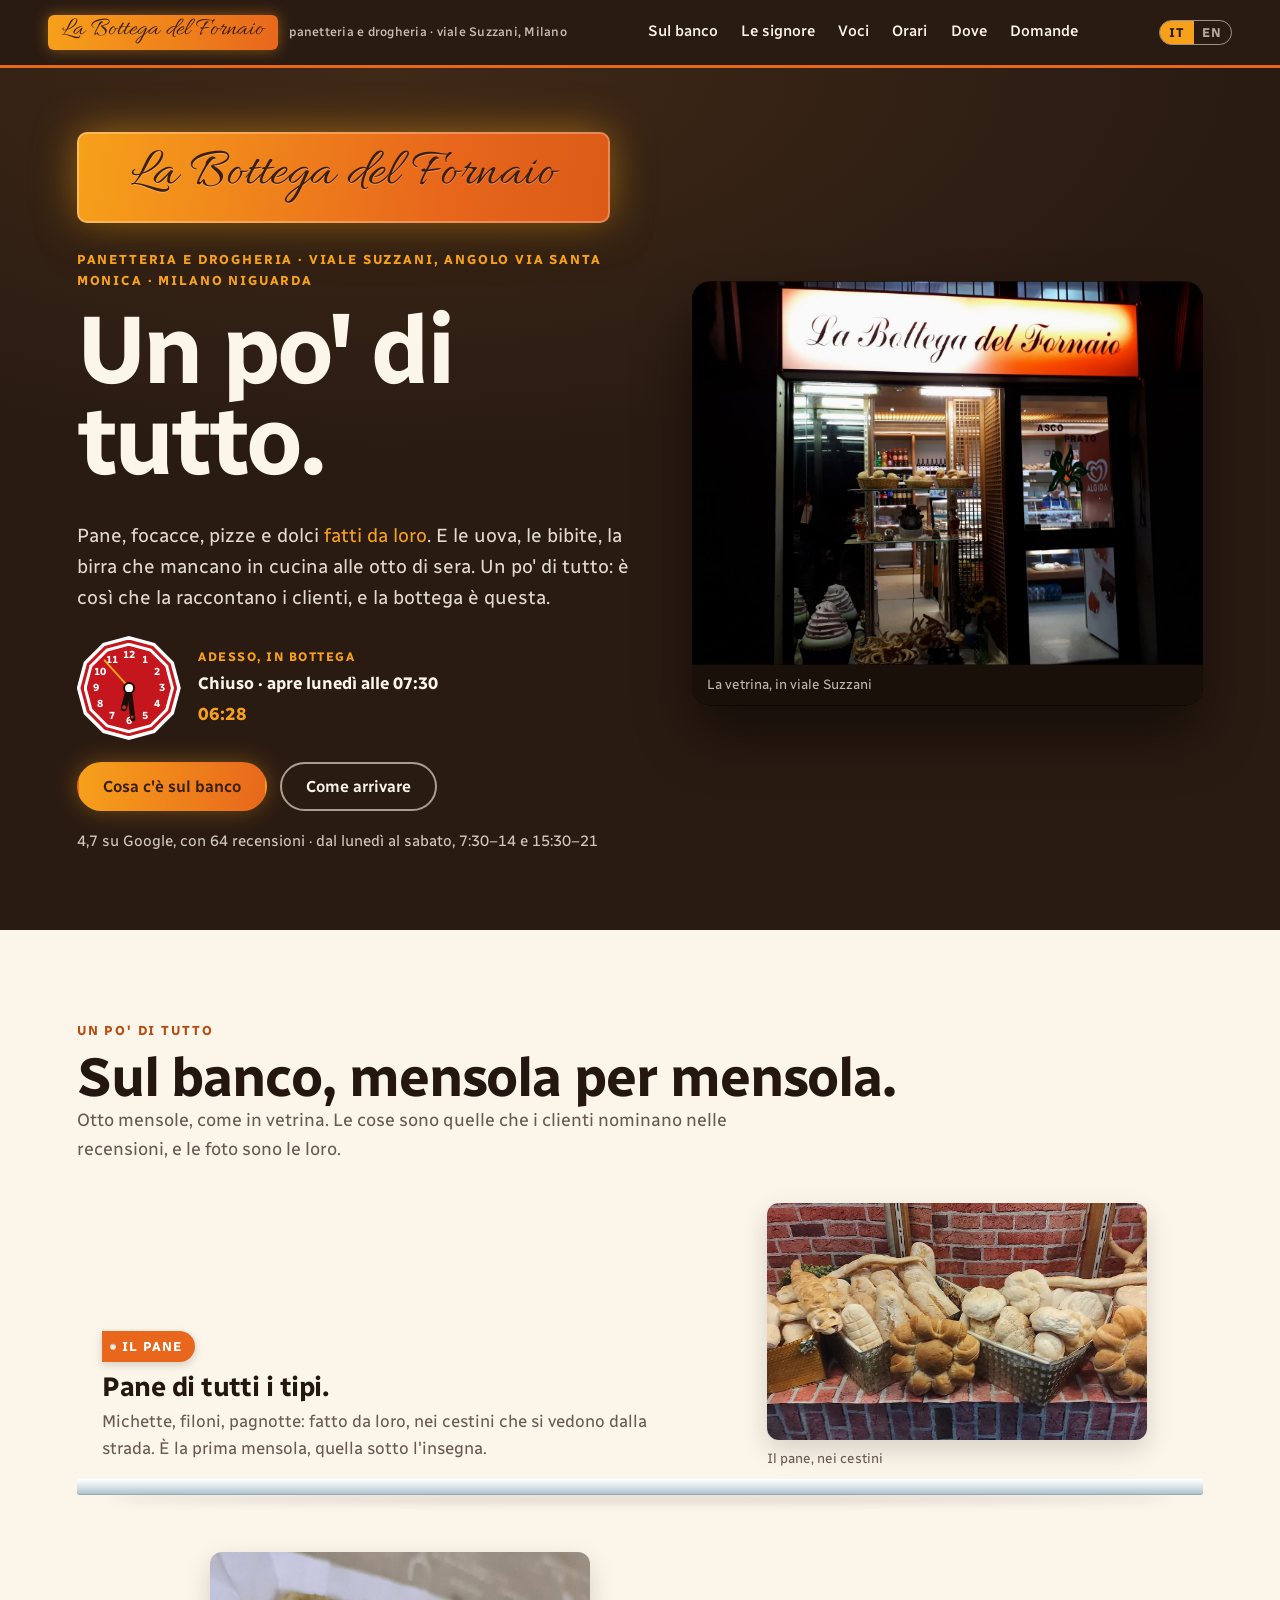
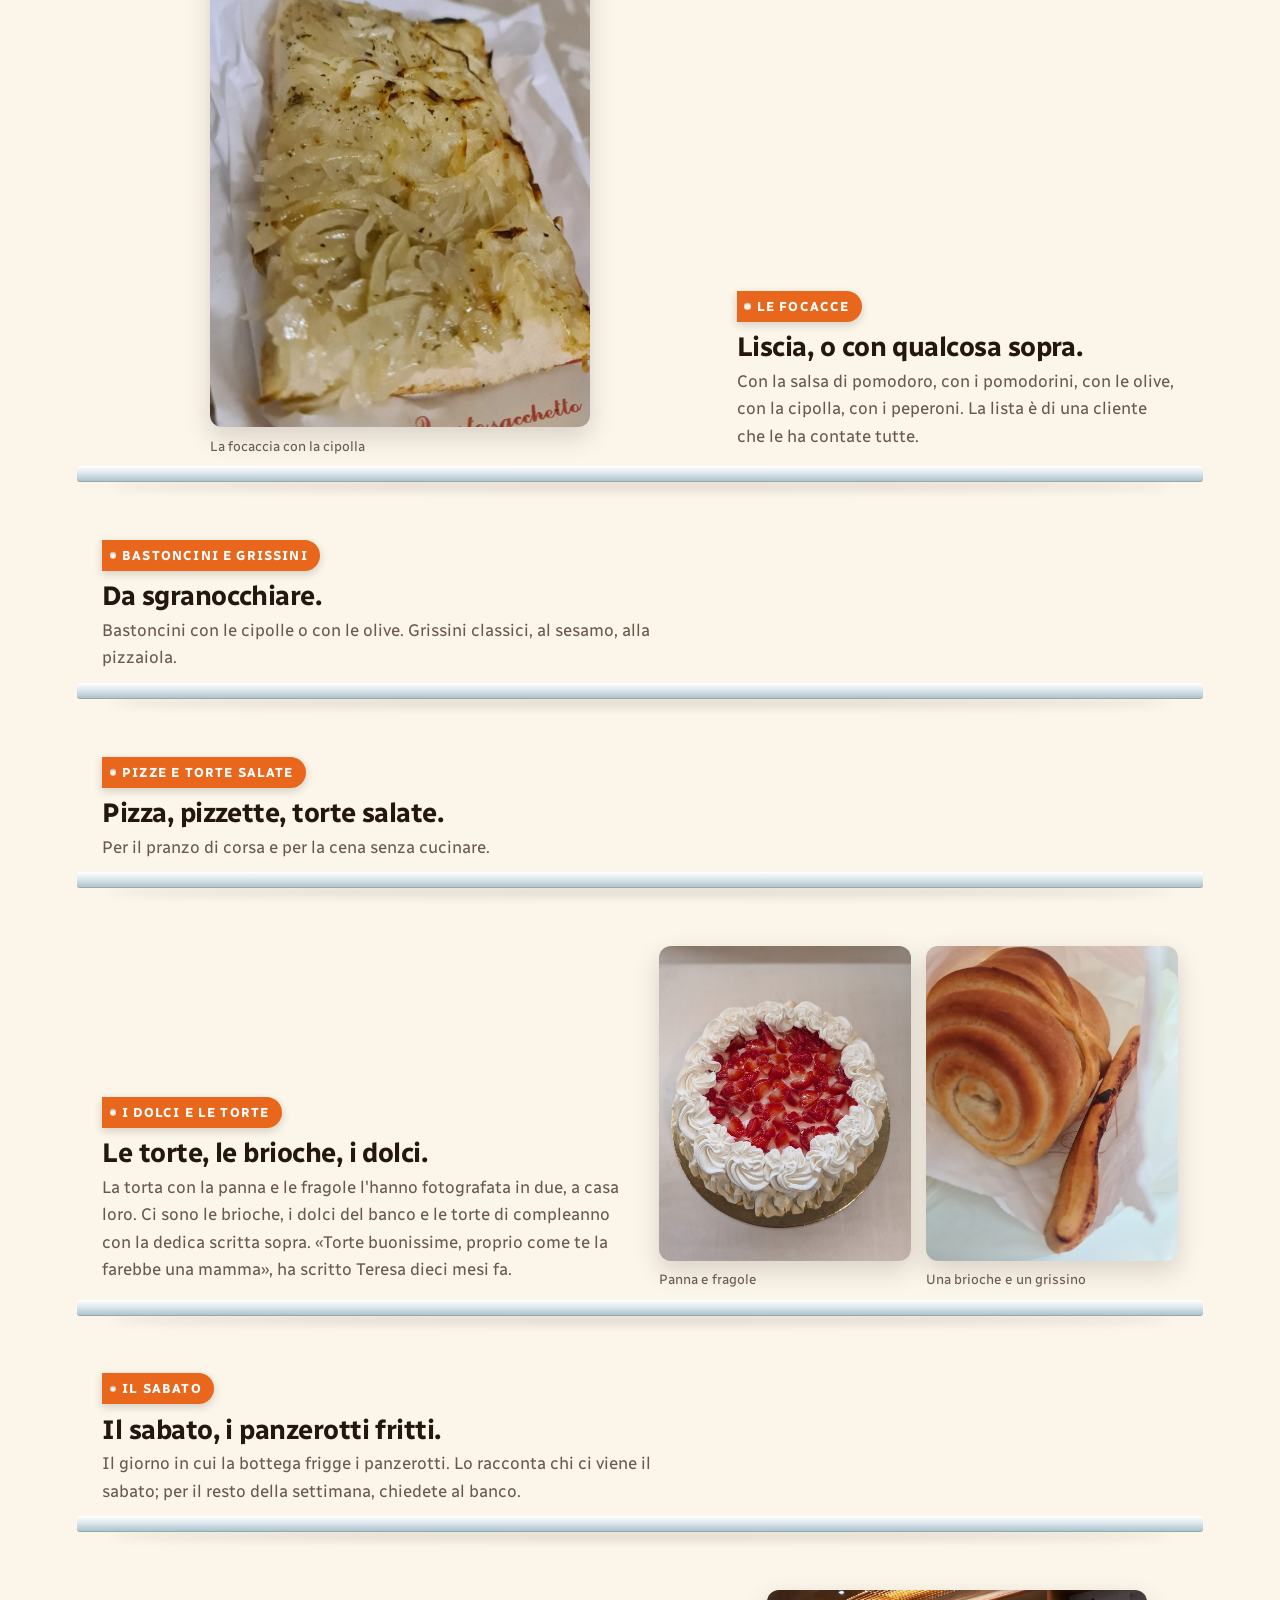
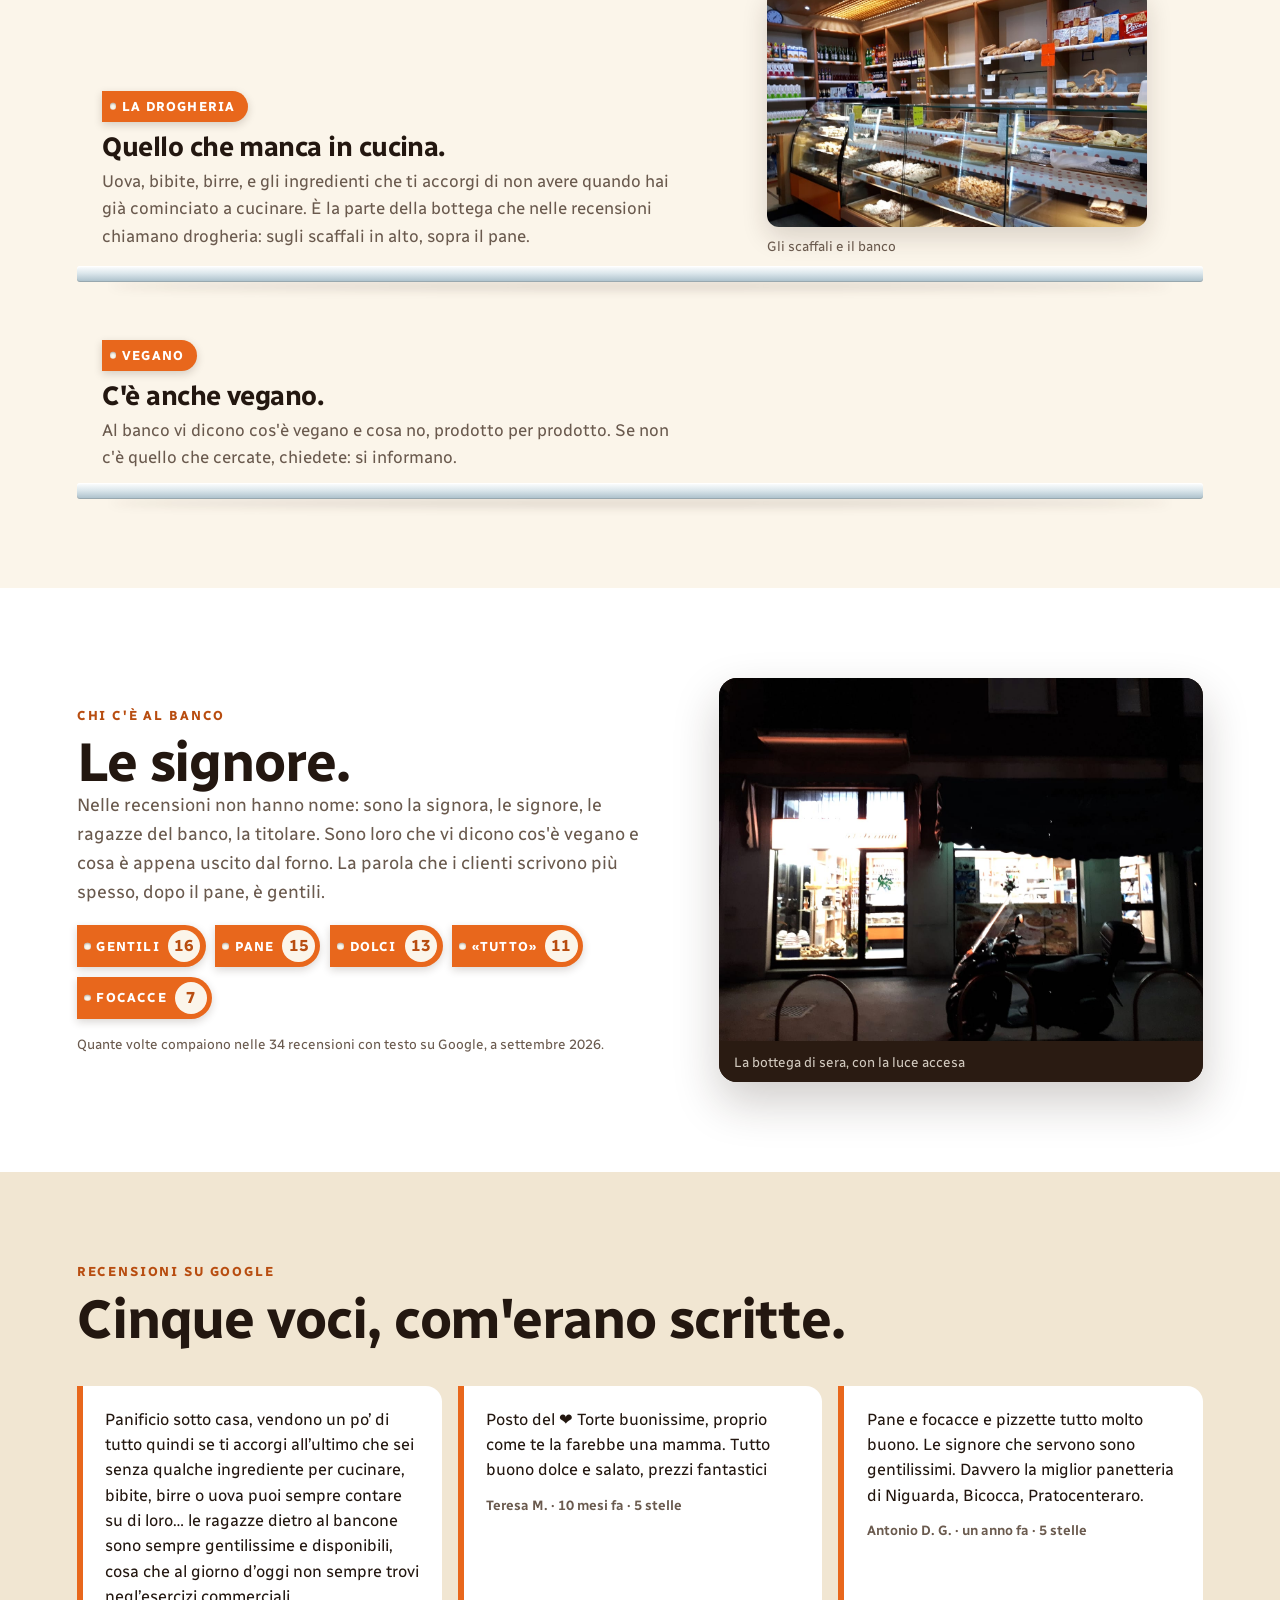
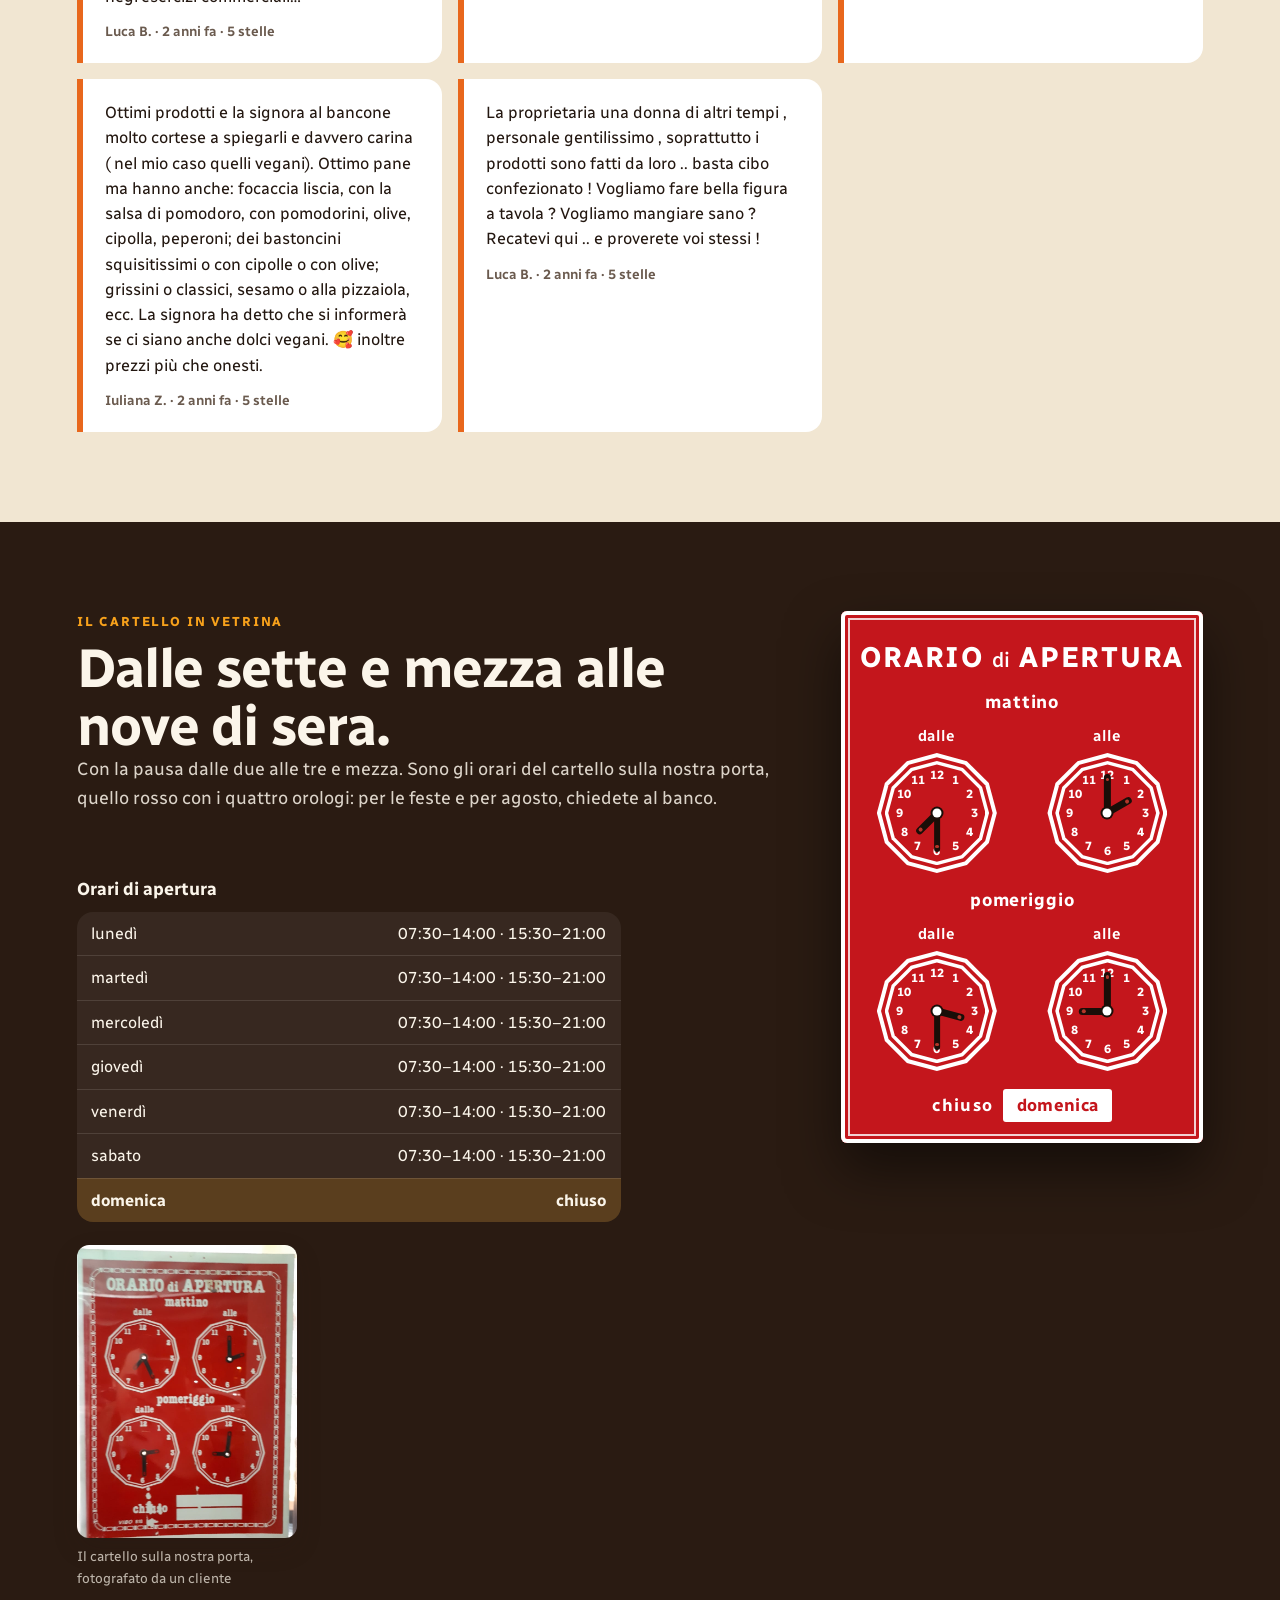
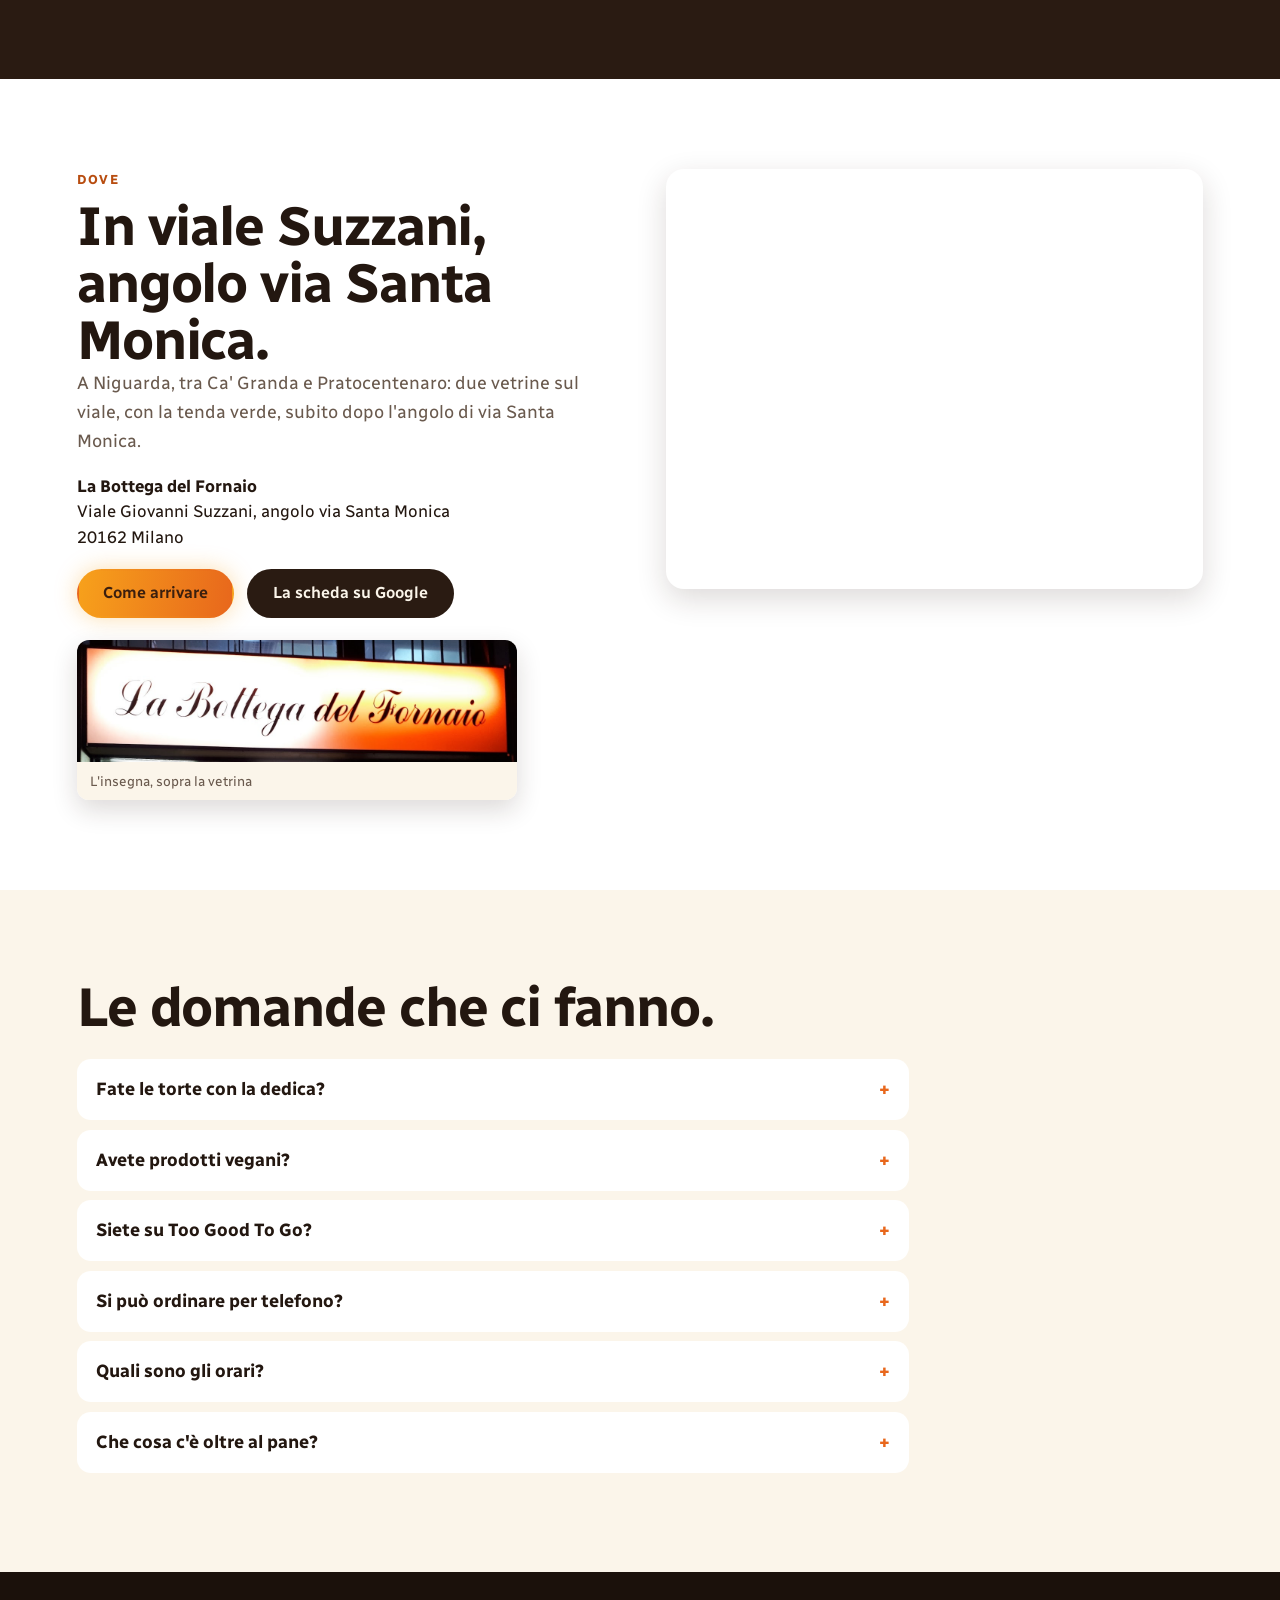
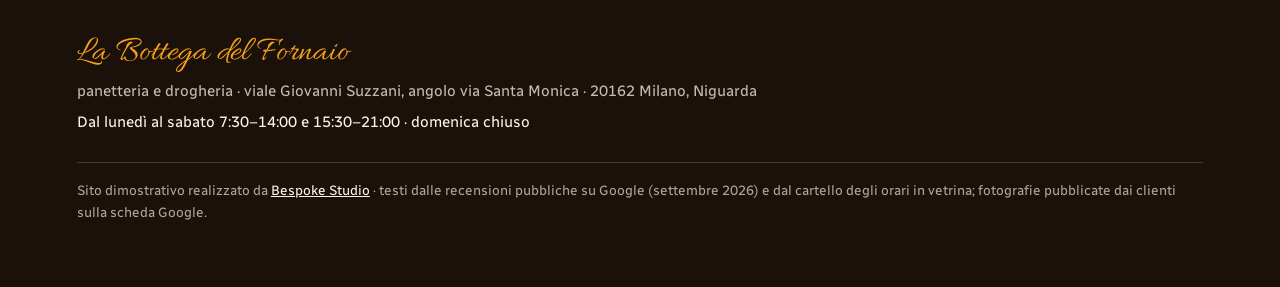
==== index.html @ 936bc183 "La Bottega del Fornaio — «Un po' di tutto.»: sito vetrina IT/EN, la vetrina a mensole, il cartello a" ====
<!doctype html>
<html lang="it" class="no-js">
<head>
<meta charset="utf-8">
<meta name="viewport" content="width=device-width, initial-scale=1">
<title>La Bottega del Fornaio — panetteria e drogheria in viale Suzzani, Milano Niguarda</title>
<meta name="description" content="La Bottega del Fornaio, viale Giovanni Suzzani angolo via Santa Monica, Milano (Niguarda, Ca' Granda): pane, focacce, pizze, bastoncini e grissini, torte e brioche fatti da loro, e la drogheria per quello che manca in cucina. Dal lunedì al sabato 7:30–14 e 15:30–21.">
<link rel="canonical" href="https://rotenzark.github.io/bottega-del-fornaio/">
<meta property="og:type" content="business.business">
<meta property="og:title" content="La Bottega del Fornaio — Un po' di tutto.">
<meta property="og:description" content="Pane, focacce, pizze e dolci fatti da loro, e quello che manca in cucina. Viale Suzzani, angolo via Santa Monica, Milano Niguarda.">
<meta property="og:image" content="https://rotenzark.github.io/bottega-del-fornaio/img/og.jpg">
<meta property="og:url" content="https://rotenzark.github.io/bottega-del-fornaio/">
<meta property="og:locale" content="it_IT">
<meta name="twitter:card" content="summary_large_image">
<meta name="twitter:title" content="La Bottega del Fornaio — Un po' di tutto.">
<meta name="twitter:description" content="Panetteria e drogheria in viale Suzzani, Milano Niguarda. Dal lunedì al sabato 7:30–14 e 15:30–21.">
<meta name="twitter:image" content="https://rotenzark.github.io/bottega-del-fornaio/img/og.jpg">
<meta name="theme-color" content="#2A1B12">
<link rel="icon" href="img/favicon.svg" type="image/svg+xml">
<link rel="icon" href="img/favicon-32.png" sizes="32x32" type="image/png">
<link rel="apple-touch-icon" href="img/apple-touch-icon.png">
<link rel="preconnect" href="https://fonts.googleapis.com">
<link rel="preconnect" href="https://fonts.gstatic.com" crossorigin>
<link href="https://fonts.googleapis.com/css2?family=Allura&family=Radio+Canada:wght@400;500;600;700&display=swap" rel="stylesheet">
<link rel="stylesheet" href="css/styles.css?v=1">
<script type="application/ld+json">
{"@context":"https://schema.org","@type":"Bakery","name":"La Bottega del Fornaio","image":"https://rotenzark.github.io/bottega-del-fornaio/img/og.jpg","url":"https://rotenzark.github.io/bottega-del-fornaio/","address":{"@type":"PostalAddress","streetAddress":"Viale Giovanni Suzzani, angolo via Santa Monica","addressLocality":"Milano","postalCode":"20162","addressRegion":"MI","addressCountry":"IT"},"geo":{"@type":"GeoCoordinates","latitude":45.5113298,"longitude":9.2007106},"openingHoursSpecification":[{"@type":"OpeningHoursSpecification","dayOfWeek":["Monday","Tuesday","Wednesday","Thursday","Friday","Saturday"],"opens":"07:30","closes":"14:00"},{"@type":"OpeningHoursSpecification","dayOfWeek":["Monday","Tuesday","Wednesday","Thursday","Friday","Saturday"],"opens":"15:30","closes":"21:00"}],"aggregateRating":{"@type":"AggregateRating","ratingValue":"4.7","reviewCount":"64"}}
</script>
<script type="application/ld+json">
{"@context":"https://schema.org","@type":"FAQPage","mainEntity":[
{"@type":"Question","name":"Fate le torte con la dedica?","acceptedAnswer":{"@type":"Answer","text":"Sì: torte per i compleanni e le feste, con la scritta sopra. Passate al banco per accordarvi in anticipo."}},
{"@type":"Question","name":"Avete prodotti vegani?","acceptedAnswer":{"@type":"Answer","text":"Sì: al banco ve li indicano prodotto per prodotto. Se cercate qualcosa che non c'è, chiedete: ci informiamo."}},
{"@type":"Question","name":"Siete su Too Good To Go?","acceptedAnswer":{"@type":"Answer","text":"Sì. A fine giornata, quando resta qualcosa, mettiamo una Surprise Bag nell'app: pane, focacce e prodotti da forno. Il ritiro è in negozio."}},
{"@type":"Question","name":"Si può ordinare per telefono?","acceptedAnswer":{"@type":"Answer","text":"Non abbiamo un numero pubblico: per ordinare, passate al banco e ci mettiamo d'accordo."}},
{"@type":"Question","name":"Quali sono gli orari?","acceptedAnswer":{"@type":"Answer","text":"Dal lunedì al sabato dalle 7:30 alle 14 e dalle 15:30 alle 21. Domenica chiuso. Sono gli orari del cartello sulla porta: per le feste e per agosto, chiedete al banco."}},
{"@type":"Question","name":"Che cosa c'è oltre al pane?","acceptedAnswer":{"@type":"Answer","text":"Focacce, bastoncini e grissini, pizze e torte salate, brioche, dolci e torte. E la drogheria: uova, bibite, birre e qualche ingrediente per la cucina."}}
]}
</script>
</head>
<body>

<div class="intro" id="intro" aria-hidden="true">
  <p class="insegna intro__insegna">La Bottega del Fornaio</p>
  <button type="button" class="intro__skip" id="introSkip" data-i18n="intro.skip">salta</button>
</div>

<header class="testata" id="top">
  <a class="marchio" href="#top" aria-label="La Bottega del Fornaio, torna in cima" data-i18n-aria="nav.home">
    <span class="marchio__insegna" aria-hidden="true">La Bottega del Fornaio</span>
    <span class="marchio__s" data-i18n="marchio.s">panetteria e drogheria · viale Suzzani, Milano</span>
  </a>
  <nav class="nav" id="mainNav" aria-label="Menu principale">
    <a href="#banco" data-i18n="nav.banco">Sul banco</a>
    <a href="#signore" data-i18n="nav.signore">Le signore</a>
    <a href="#voci" data-i18n="nav.voci">Voci</a>
    <a href="#orari" data-i18n="nav.orari">Orari</a>
    <a href="#dove" data-i18n="nav.dove">Dove</a>
    <a href="#domande" data-i18n="nav.domande">Domande</a>
  </nav>
  <div class="testata__coda">
    <div class="lingue" role="group" aria-label="Lingua">
      <button type="button" data-lang="it" class="is-on">IT</button><button type="button" data-lang="en">EN</button>
    </div>
    <button type="button" class="burger" id="burger" aria-label="Apri il menu" aria-expanded="false" aria-controls="drawer" data-i18n-aria="nav.apri"><span></span><span></span><span></span></button>
  </div>
</header>
<div class="drawer" id="drawer" hidden>
  <a href="#banco" data-i18n="nav.banco">Sul banco</a>
  <a href="#signore" data-i18n="nav.signore">Le signore</a>
  <a href="#voci" data-i18n="nav.voci">Voci</a>
  <a href="#orari" data-i18n="nav.orari">Orari</a>
  <a href="#dove" data-i18n="nav.dove">Dove</a>
  <a href="#domande" data-i18n="nav.domande">Domande</a>
  <a class="drawer__cta" href="https://www.google.com/maps/dir/?api=1&destination=45.5113298,9.2007106" target="_blank" rel="noopener" data-i18n="cta.strada">Come arrivare</a>
</div>

<main>

<!-- ═══ APERTURA: la notte, l'insegna accesa, l'orologio vivo ═══ -->
<section class="apertura" aria-labelledby="titolo">
  <div class="apertura__testo">
    <p class="insegna apertura__insegna" aria-hidden="true">La Bottega del Fornaio</p>
    <p class="apertura__kicker" data-i18n="h.kicker">Panetteria e drogheria · viale Suzzani, angolo via Santa Monica · Milano Niguarda</p>
    <h1 class="apertura__h" id="titolo" data-i18n="h.h1">Un po' di tutto.</h1>
    <p class="apertura__sub" data-i18n="h.sub">Pane, focacce, pizze e dolci <em>fatti da loro</em>. E le uova, le bibite, la birra che mancano in cucina alle otto di sera. Un po' di tutto: è così che la raccontano i clienti, e la bottega è questa.</p>
    <div class="apertura__ora">
      <span class="orologio orologio--vivo" id="orologioVivo" role="img" aria-label="Orologio con l'ora di adesso" data-i18n-aria="h.orologio" style="--ore:225deg;--min:180deg;--sec:0deg">
        <span class="orologio__faccia" aria-hidden="true">
          <b style="--i:1">1</b><b style="--i:2">2</b><b style="--i:3">3</b><b style="--i:4">4</b><b style="--i:5">5</b><b style="--i:6">6</b><b style="--i:7">7</b><b style="--i:8">8</b><b style="--i:9">9</b><b style="--i:10">10</b><b style="--i:11">11</b><b style="--i:12">12</b>
          <i class="lancetta lancetta--ore"></i><i class="lancetta lancetta--minuti"></i><i class="lancetta lancetta--secondi"></i><i class="perno"></i>
        </span>
      </span>
      <div>
        <span class="apertura__adesso" data-i18n="h.adesso">adesso, in bottega</span>
        <p class="apertura__stato" id="orarioStato">Orari in negozio</p>
        <span class="orologio__ora" id="oraVivo" aria-hidden="true">–:–</span>
      </div>
    </div>
    <div class="apertura__azioni">
      <a class="bottone bottone--insegna" href="#banco" data-i18n="h.cta1">Cosa c'è sul banco</a>
      <a class="bottone bottone--crema" href="https://www.google.com/maps/dir/?api=1&destination=45.5113298,9.2007106" target="_blank" rel="noopener" data-i18n="h.cta2">Come arrivare</a>
    </div>
    <p class="apertura__badge" data-i18n="h.badge">4,7 su Google, con 64 recensioni · dal lunedì al sabato, 7:30–14 e 15:30–21</p>
  </div>
  <figure class="apertura__foto">
    <img src="img/vetrina.jpg" alt="La vetrina di sera: l'insegna arancione La Bottega del Fornaio accesa sopra le mensole di vetro con i cestini di pane, le bottiglie e le torte" width="1400" height="1050" data-i18n-alt="h.alt">
    <figcaption data-i18n="h.cap">La vetrina, in viale Suzzani</figcaption>
  </figure>
</section>

<!-- ═══ 1 · SUL BANCO: la vetrina a mensole ═══ -->
<section class="sezione sezione--banco" id="banco" aria-labelledby="bh">
  <div class="sezione__testa">
    <p class="sezione__k" data-i18n="b.k">un po' di tutto</p>
    <h2 id="bh" data-i18n="b.h">Sul banco, mensola per mensola.</h2>
    <p class="sezione__p reveal" data-i18n="b.p">Otto mensole, come in vetrina. Le cose sono quelle che i clienti nominano nelle recensioni, e le foto sono le loro.</p>
  </div>
  <ol class="mensole">
    <li class="mensola">
      <div class="mensola__testo reveal">
        <span class="cartellino" data-i18n="m1.c">il pane</span>
        <h3 data-i18n="m1.t">Pane di tutti i tipi.</h3>
        <p data-i18n="m1.d">Michette, filoni, pagnotte: fatto da loro, nei cestini che si vedono dalla strada. È la prima mensola, quella sotto l'insegna.</p>
      </div>
      <figure class="mensola__foto reveal reveal-d1"><button type="button" class="shot shot--largo" data-full="img/pane.jpg"><img src="img/pane.jpg" alt="Michette, filoni e pagnotte nei cestini di metallo, davanti a una parete di mattoni" width="1000" height="450" data-i18n-alt="m1.a"></button><figcaption data-i18n="m1.cap">Il pane, nei cestini</figcaption></figure>
    </li>
    <li class="mensola">
      <div class="mensola__testo reveal">
        <span class="cartellino" data-i18n="m2.c">le focacce</span>
        <h3 data-i18n="m2.t">Liscia, o con qualcosa sopra.</h3>
        <p data-i18n="m2.d">Con la salsa di pomodoro, con i pomodorini, con le olive, con la cipolla, con i peperoni. La lista è di una cliente che le ha contate tutte.</p>
      </div>
      <figure class="mensola__foto reveal reveal-d1"><button type="button" class="shot" data-full="img/focaccia.jpg"><img src="img/focaccia.jpg" alt="Un pezzo di focaccia con la cipolla sulla carta bianca" width="1000" height="1202" data-i18n-alt="m2.a"></button><figcaption data-i18n="m2.cap">La focaccia con la cipolla</figcaption></figure>
    </li>
    <li class="mensola mensola--senza">
      <div class="mensola__testo reveal">
        <span class="cartellino" data-i18n="m3.c">bastoncini e grissini</span>
        <h3 data-i18n="m3.t">Da sgranocchiare.</h3>
        <p data-i18n="m3.d">Bastoncini con le cipolle o con le olive. Grissini classici, al sesamo, alla pizzaiola.</p>
      </div>
    </li>
    <li class="mensola mensola--senza">
      <div class="mensola__testo reveal">
        <span class="cartellino" data-i18n="m4.c">pizze e torte salate</span>
        <h3 data-i18n="m4.t">Pizza, pizzette, torte salate.</h3>
        <p data-i18n="m4.d">Per il pranzo di corsa e per la cena senza cucinare.</p>
      </div>
    </li>
    <li class="mensola mensola--doppia">
      <div class="mensola__testo reveal">
        <span class="cartellino" data-i18n="m5.c">i dolci e le torte</span>
        <h3 data-i18n="m5.t">Le torte, le brioche, i dolci.</h3>
        <p data-i18n="m5.d">La torta con la panna e le fragole l'hanno fotografata in due, a casa loro. Ci sono le brioche, i dolci del banco e le torte di compleanno con la dedica scritta sopra. «Torte buonissime, proprio come te la farebbe una mamma», ha scritto Teresa dieci mesi fa.</p>
      </div>
      <div class="mensola__foto mensola__foto--due reveal reveal-d1">
        <figure><button type="button" class="shot" data-full="img/torta.jpg"><img src="img/torta.jpg" alt="Una torta con la panna montata a ciuffi intorno e le fragole tagliate al centro, vista dall'alto" width="1000" height="1487" data-i18n-alt="m5.a"></button><figcaption data-i18n="m5.cap">Panna e fragole</figcaption></figure>
        <figure><button type="button" class="shot" data-full="img/brioche.jpg"><img src="img/brioche.jpg" alt="Una brioche a spirale e un grissino sulla carta del negozio" width="1000" height="1333" data-i18n-alt="m5.a2"></button><figcaption data-i18n="m5.cap2">Una brioche e un grissino</figcaption></figure>
      </div>
    </li>
    <li class="mensola mensola--senza">
      <div class="mensola__testo reveal">
        <span class="cartellino" data-i18n="m6.c">il sabato</span>
        <h3 data-i18n="m6.t">Il sabato, i panzerotti fritti.</h3>
        <p data-i18n="m6.d">Il giorno in cui la bottega frigge i panzerotti. Lo racconta chi ci viene il sabato; per il resto della settimana, chiedete al banco.</p>
      </div>
    </li>
    <li class="mensola">
      <div class="mensola__testo reveal">
        <span class="cartellino" data-i18n="m7.c">la drogheria</span>
        <h3 data-i18n="m7.t">Quello che manca in cucina.</h3>
        <p data-i18n="m7.d">Uova, bibite, birre, e gli ingredienti che ti accorgi di non avere quando hai già cominciato a cucinare. È la parte della bottega che nelle recensioni chiamano drogheria: sugli scaffali in alto, sopra il pane.</p>
      </div>
      <figure class="mensola__foto reveal reveal-d1"><button type="button" class="shot shot--largo" data-full="img/bottega.jpg"><img src="img/bottega.jpg" alt="Dentro la bottega: gli scaffali di legno con le bottiglie in alto, il pane, e il banco vetrina con i dolci e i cartellini arancioni" width="1200" height="900" data-i18n-alt="m7.a"></button><figcaption data-i18n="m7.cap">Gli scaffali e il banco</figcaption></figure>
    </li>
    <li class="mensola mensola--senza">
      <div class="mensola__testo reveal">
        <span class="cartellino" data-i18n="m8.c">vegano</span>
        <h3 data-i18n="m8.t">C'è anche vegano.</h3>
        <p data-i18n="m8.d">Al banco vi dicono cos'è vegano e cosa no, prodotto per prodotto. Se non c'è quello che cercate, chiedete: si informano.</p>
      </div>
    </li>
  </ol>
</section>

<!-- ═══ 2 · LE SIGNORE ═══ -->
<section class="sezione sezione--signore" id="signore" aria-labelledby="sh">
  <div class="signore">
    <div>
      <p class="sezione__k" data-i18n="s.k">chi c'è al banco</p>
      <h2 id="sh" data-i18n="s.h">Le signore.</h2>
      <p class="sezione__p reveal" data-i18n="s.p">Nelle recensioni non hanno nome: sono la signora, le signore, le ragazze del banco, la titolare. Sono loro che vi dicono cos'è vegano e cosa è appena uscito dal forno. La parola che i clienti scrivono più spesso, dopo il pane, è gentili.</p>
      <ul class="contati reveal reveal-d1" aria-label="Le parole più scritte nelle recensioni">
        <li class="cartellino cartellino--conta"><span data-i18n="s.c1">gentili</span><b>16</b></li>
        <li class="cartellino cartellino--conta"><span data-i18n="s.c2">pane</span><b>15</b></li>
        <li class="cartellino cartellino--conta"><span data-i18n="s.c3">dolci</span><b>13</b></li>
        <li class="cartellino cartellino--conta"><span data-i18n="s.c4">«tutto»</span><b>11</b></li>
        <li class="cartellino cartellino--conta"><span data-i18n="s.c5">focacce</span><b>7</b></li>
      </ul>
      <p class="contati__cap reveal reveal-d2" data-i18n="s.cap">Quante volte compaiono nelle 34 recensioni con testo su Google, a settembre 2026.</p>
    </div>
    <figure class="signore__foto reveal reveal-d1">
      <img src="img/sera.jpg" alt="Le due vetrine della bottega di sera, con la luce accesa dentro e la tenda sopra" width="1400" height="1050" data-i18n-alt="s.alt">
      <figcaption data-i18n="s.fcap">La bottega di sera, con la luce accesa</figcaption>
    </figure>
  </div>
</section>

<!-- ═══ 3 · VOCI ═══ -->
<section class="sezione sezione--voci" id="voci" aria-labelledby="vh">
  <div class="sezione__testa">
    <p class="sezione__k" data-i18n="v.k">recensioni su Google</p>
    <h2 id="vh" data-i18n="v.h">Cinque voci, com'erano scritte.</h2>
  </div>
  <div class="voci">
    <blockquote class="voce reveal"><p>Panificio sotto casa, vendono un po’ di tutto quindi se ti accorgi all’ultimo che sei senza qualche ingrediente per cucinare, bibite, birre o uova puoi sempre contare su di loro… le ragazze dietro al bancone sono sempre gentilissime e disponibili, cosa che al giorno d’oggi non sempre trovi negl’esercizi commerciali…</p><cite data-i18n="v1.c">Luca B. · 2 anni fa · 5 stelle</cite></blockquote>
    <blockquote class="voce reveal reveal-d1"><p>Posto del ❤️ Torte buonissime, proprio come te la farebbe una mamma. Tutto buono dolce e salato, prezzi fantastici</p><cite data-i18n="v2.c">Teresa M. · 10 mesi fa · 5 stelle</cite></blockquote>
    <blockquote class="voce reveal reveal-d2"><p>Pane e focacce e pizzette tutto molto buono. Le signore che servono sono gentilissimi. Davvero la miglior panetteria di Niguarda, Bicocca, Pratocenteraro.</p><cite data-i18n="v3.c">Antonio D. G. · un anno fa · 5 stelle</cite></blockquote>
    <blockquote class="voce reveal"><p>Ottimi prodotti e la signora al bancone molto cortese a spiegarli e davvero carina ( nel mio caso quelli vegani). Ottimo pane ma hanno anche: focaccia liscia, con la salsa di pomodoro, con pomodorini, olive, cipolla, peperoni; dei bastoncini squisitissimi o con cipolle o con olive; grissini o classici, sesamo o alla pizzaiola, ecc. La signora ha detto che si informerà se ci siano anche dolci vegani. 🥰 inoltre prezzi più che onesti.</p><cite data-i18n="v4.c">Iuliana Z. · 2 anni fa · 5 stelle</cite></blockquote>
    <blockquote class="voce reveal reveal-d1"><p>La proprietaria una donna di altri tempi , personale gentilissimo , soprattutto i prodotti sono fatti da loro .. basta cibo confezionato ! Vogliamo fare bella figura a tavola ? Vogliamo mangiare sano ? Recatevi qui .. e proverete voi stessi !</p><cite data-i18n="v5.c">Luca B. · 2 anni fa · 5 stelle</cite></blockquote>
  </div>
</section>

<!-- ═══ 4 · ORARI: il cartello a quattro orologi (la firma) ═══ -->
<section class="sezione sezione--orari" id="orari" aria-labelledby="oh">
  <div class="orari-griglia">
    <div class="orari__intro">
      <p class="sezione__k" data-i18n="o.k">il cartello in vetrina</p>
      <h2 id="oh" data-i18n="o.h">Dalle sette e mezza alle nove di sera.</h2>
      <p class="sezione__p reveal" data-i18n="o.p">Con la pausa dalle due alle tre e mezza. Sono gli orari del cartello sulla nostra porta, quello rosso con i quattro orologi: per le feste e per agosto, chiedete al banco.</p>
    </div>
    <div class="orari__dati">
      <table class="orari reveal">
        <caption data-i18n="o.cap">Orari di apertura</caption>
        <tbody>
          <tr data-day="1"><td data-i18n="g.lun">lunedì</td><td>07:30–14:00 · 15:30–21:00</td></tr>
          <tr data-day="2"><td data-i18n="g.mar">martedì</td><td>07:30–14:00 · 15:30–21:00</td></tr>
          <tr data-day="3"><td data-i18n="g.mer">mercoledì</td><td>07:30–14:00 · 15:30–21:00</td></tr>
          <tr data-day="4"><td data-i18n="g.gio">giovedì</td><td>07:30–14:00 · 15:30–21:00</td></tr>
          <tr data-day="5"><td data-i18n="g.ven">venerdì</td><td>07:30–14:00 · 15:30–21:00</td></tr>
          <tr data-day="6"><td data-i18n="g.sab">sabato</td><td>07:30–14:00 · 15:30–21:00</td></tr>
          <tr data-day="0"><td data-i18n="g.dom">domenica</td><td data-i18n="g.chiuso">chiuso</td></tr>
        </tbody>
      </table>
      <figure class="orari__foto reveal reveal-d1">
        <button type="button" class="shot" data-full="img/cartello.jpg"><img src="img/cartello.jpg" alt="Il cartello rosso Orario di apertura con quattro orologi, sulla porta a vetri della bottega" width="800" height="1079" data-i18n-alt="o.alt"></button>
        <figcaption data-i18n="o.fcap">Il cartello sulla nostra porta, fotografato da un cliente</figcaption>
      </figure>
    </div>
    <div class="cartello" id="cartelloOrari" role="img" aria-label="Orario di apertura: mattino dalle 7:30 alle 14:00, pomeriggio dalle 15:30 alle 21:00; domenica chiuso" data-i18n-aria="o.cart" data-stato="ferme">
      <p class="cartello__t" aria-hidden="true" data-i18n="o.t1">Orario <small>di</small> apertura</p>
      <p class="cartello__f" aria-hidden="true" data-i18n="o.mattino">mattino</p>
      <div class="cartello__riga" aria-hidden="true">
        <div class="cartello__cella"><span class="cartello__l" data-i18n="o.dalle">dalle</span>
          <span class="orologio" data-ore="07:30" style="--ore:225deg;--min:180deg"><span class="orologio__faccia"><b style="--i:1">1</b><b style="--i:2">2</b><b style="--i:3">3</b><b style="--i:4">4</b><b style="--i:5">5</b><b style="--i:6">6</b><b style="--i:7">7</b><b style="--i:8">8</b><b style="--i:9">9</b><b style="--i:10">10</b><b style="--i:11">11</b><b style="--i:12">12</b><i class="lancetta lancetta--ore"></i><i class="lancetta lancetta--minuti"></i><i class="perno"></i></span></span>
        </div>
        <div class="cartello__cella"><span class="cartello__l" data-i18n="o.alle">alle</span>
          <span class="orologio" data-ore="14:00" style="--ore:60deg;--min:0deg"><span class="orologio__faccia"><b style="--i:1">1</b><b style="--i:2">2</b><b style="--i:3">3</b><b style="--i:4">4</b><b style="--i:5">5</b><b style="--i:6">6</b><b style="--i:7">7</b><b style="--i:8">8</b><b style="--i:9">9</b><b style="--i:10">10</b><b style="--i:11">11</b><b style="--i:12">12</b><i class="lancetta lancetta--ore"></i><i class="lancetta lancetta--minuti"></i><i class="perno"></i></span></span>
        </div>
      </div>
      <p class="cartello__f" aria-hidden="true" data-i18n="o.pomeriggio">pomeriggio</p>
      <div class="cartello__riga" aria-hidden="true">
        <div class="cartello__cella"><span class="cartello__l" data-i18n="o.dalle">dalle</span>
          <span class="orologio" data-ore="15:30" style="--ore:105deg;--min:180deg"><span class="orologio__faccia"><b style="--i:1">1</b><b style="--i:2">2</b><b style="--i:3">3</b><b style="--i:4">4</b><b style="--i:5">5</b><b style="--i:6">6</b><b style="--i:7">7</b><b style="--i:8">8</b><b style="--i:9">9</b><b style="--i:10">10</b><b style="--i:11">11</b><b style="--i:12">12</b><i class="lancetta lancetta--ore"></i><i class="lancetta lancetta--minuti"></i><i class="perno"></i></span></span>
        </div>
        <div class="cartello__cella"><span class="cartello__l" data-i18n="o.alle">alle</span>
          <span class="orologio" data-ore="21:00" style="--ore:270deg;--min:0deg"><span class="orologio__faccia"><b style="--i:1">1</b><b style="--i:2">2</b><b style="--i:3">3</b><b style="--i:4">4</b><b style="--i:5">5</b><b style="--i:6">6</b><b style="--i:7">7</b><b style="--i:8">8</b><b style="--i:9">9</b><b style="--i:10">10</b><b style="--i:11">11</b><b style="--i:12">12</b><i class="lancetta lancetta--ore"></i><i class="lancetta lancetta--minuti"></i><i class="perno"></i></span></span>
        </div>
      </div>
      <p class="cartello__chiuso" aria-hidden="true"><span data-i18n="o.chiuso">chiuso</span> <em data-i18n="o.chiusoG">domenica</em></p>
    </div>
  </div>
</section>

<!-- ═══ 5 · DOVE ═══ -->
<section class="sezione sezione--dove" id="dove" aria-labelledby="dh">
  <div class="dove">
    <div>
      <p class="sezione__k" data-i18n="d.k">dove</p>
      <h2 id="dh" data-i18n="d.h">In viale Suzzani, angolo via Santa Monica.</h2>
      <p class="sezione__p reveal" data-i18n="d.p">A Niguarda, tra Ca' Granda e Pratocentenaro: due vetrine sul viale, con la tenda verde, subito dopo l'angolo di via Santa Monica.</p>
      <p class="dove__ind reveal reveal-d1"><b>La Bottega del Fornaio</b><br><span data-i18n="d.ind">Viale Giovanni Suzzani, angolo via Santa Monica</span><br>20162 Milano</p>
      <div class="dove__azioni reveal reveal-d1">
        <a class="bottone bottone--insegna" href="https://www.google.com/maps/dir/?api=1&destination=45.5113298,9.2007106" target="_blank" rel="noopener" data-i18n="d.strada">Come arrivare</a>
        <a class="bottone bottone--scuro" href="https://www.google.com/maps/search/?api=1&query=La+Bottega+del+Fornaio+Viale+Giovanni+Suzzani+Milano&query_place_id=ChIJz6OO5jTHhkcR0MABqeDChEk" target="_blank" rel="noopener" data-i18n="d.maps">La scheda su Google</a>
      </div>
      <figure class="dove__foto reveal reveal-d2">
        <img src="img/insegna.jpg" alt="L'insegna arancione con la scritta in corsivo La Bottega del Fornaio" width="1168" height="324" data-i18n-alt="d.alt">
        <figcaption data-i18n="d.cap">L'insegna, sopra la vetrina</figcaption>
      </figure>
    </div>
    <figure class="mappa reveal" id="mappa">
      <iframe title="Mappa: La Bottega del Fornaio, viale Giovanni Suzzani, Milano" data-i18n-title="d.mappa" src="https://www.google.com/maps?q=45.5113298,9.2007106&z=17&output=embed" loading="lazy" allowfullscreen referrerpolicy="no-referrer-when-downgrade"></iframe>
    </figure>
  </div>
</section>

<!-- ═══ DOMANDE ═══ -->
<section class="sezione domande" id="domande" aria-labelledby="doh">
  <h2 id="doh" data-i18n="do.h">Le domande che ci fanno.</h2>
  <details class="reveal"><summary data-i18n="qa.1">Fate le torte con la dedica?</summary><p data-i18n="ra.1">Sì: torte per i compleanni e le feste, con la scritta sopra. Passate al banco per accordarvi in anticipo.</p></details>
  <details class="reveal"><summary data-i18n="qa.2">Avete prodotti vegani?</summary><p data-i18n="ra.2">Sì: al banco ve li indicano prodotto per prodotto. Se cercate qualcosa che non c'è, chiedete: ci informiamo.</p></details>
  <details class="reveal"><summary data-i18n="qa.3">Siete su Too Good To Go?</summary><p data-i18n="ra.3">Sì. A fine giornata, quando resta qualcosa, mettiamo una Surprise Bag nell'app: pane, focacce e prodotti da forno. Il ritiro è in negozio.</p></details>
  <details class="reveal"><summary data-i18n="qa.4">Si può ordinare per telefono?</summary><p data-i18n="ra.4">Non abbiamo un numero pubblico: per ordinare, passate al banco e ci mettiamo d'accordo.</p></details>
  <details class="reveal"><summary data-i18n="qa.5">Quali sono gli orari?</summary><p data-i18n="ra.5">Dal lunedì al sabato dalle 7:30 alle 14 e dalle 15:30 alle 21. Domenica chiuso. Sono gli orari del cartello sulla porta: per le feste e per agosto, chiedete al banco.</p></details>
  <details class="reveal"><summary data-i18n="qa.6">Che cosa c'è oltre al pane?</summary><p data-i18n="ra.6">Focacce, bastoncini e grissini, pizze e torte salate, brioche, dolci e torte. E la drogheria: uova, bibite, birre e qualche ingrediente per la cucina.</p></details>
</section>

</main>

<footer class="piede">
  <div>
    <p class="piede__m">La Bottega del Fornaio</p>
    <p class="piede__s" data-i18n="piede.s">panetteria e drogheria · viale Giovanni Suzzani, angolo via Santa Monica · 20162 Milano, Niguarda</p>
    <p class="piede__d" data-i18n="piede.d">Dal lunedì al sabato 7:30–14:00 e 15:30–21:00 · domenica chiuso</p>
  </div>
  <p class="piede__b" data-i18n="piede.b">Sito dimostrativo realizzato da <a href="https://bespokestud.io" target="_blank" rel="noopener">Bespoke Studio</a> · testi dalle recensioni pubbliche su Google (settembre 2026) e dal cartello degli orari in vetrina; fotografie pubblicate dai clienti sulla scheda Google.</p>
</footer>

<div class="barra" id="actionBar">
  <a href="#banco" data-i18n="b.banco">Sul banco</a>
  <a href="#orari" data-i18n="b.orari">Orari</a>
  <a href="https://www.google.com/maps/dir/?api=1&destination=45.5113298,9.2007106" target="_blank" rel="noopener" data-i18n="b.strada">Come arrivare</a>
</div>

<div class="lightbox" id="lightbox" hidden>
  <button type="button" class="lightbox__chiudi" id="lightboxClose" aria-label="Chiudi" data-i18n-aria="lb.chiudi">&times;</button>
  <img src="" alt="" id="lightboxImg">
</div>

<script src="https://cdn.jsdelivr.net/npm/gsap@3.12.5/dist/gsap.min.js"></script>
<script src="https://cdn.jsdelivr.net/npm/gsap@3.12.5/dist/ScrollTrigger.min.js"></script>
<script src="js/main.js?v=1"></script>
</body>
</html>
---- css/styles.css ----
/* La Bottega del Fornaio · Niguarda — «Un po' di tutto.»
   La frase è dei clienti (11 recensioni su 34). Il sito è la loro vetrina a mensole: ogni famiglia
   di cose sta su una mensola, coi cartellini arancioni dei loro scaffali. La firma sono le lancette:
   il cartello rosso a quattro orologi della loro porta, rifatto in CSS, e un orologio vivo in apertura.
   Palette: l'arancio dell'insegna, il rosso del cartello, la notte della facciata di sera. */

/* ── reset tecnico (PLUMBING) ── */
[hidden]{display:none !important}
img{max-width:100%;height:auto}
*,*::before,*::after{box-sizing:border-box}

:root{
  --notte:#2A1B12; --notte-scura:#1B110B; --legno:#8C5A2B;
  --arancio:#E8671C; --arancio-chiaro:#F7A11B; --arancio-scuro:#B84D10;
  --rosso:#C4161C; --rosso-scuro:#9E1015;
  --crema:#FBF5EA; --crema-scura:#F1E6D2; --bianco:#FFFFFF;
  --grafite:#231710; --grigio:#6A5A4E; --grigio-chiaro:#C9BCAD;
  --f-script:'Allura','Brush Script MT',cursive;
  --f-txt:'Radio Canada',system-ui,-apple-system,'Segoe UI',sans-serif;
  --lato:clamp(1.2rem,6vw,6rem);
  --testata:68px;
  --dodeca:50% 0%,75% 6.7%,93.3% 25%,100% 50%,93.3% 75%,75% 93.3%,50% 100%,25% 93.3%,6.7% 75%,0% 50%,6.7% 25%,25% 6.7%;
}
html{scroll-behavior:smooth;scroll-padding-top:calc(var(--testata) + 8px)}
body{margin:0;font-family:var(--f-txt);font-size:1.06rem;line-height:1.62;color:var(--grafite);background:var(--crema);-webkit-font-smoothing:antialiased;overflow-x:hidden}
img{display:block}
a{color:inherit}
h1,h2,h3,h4{font-family:var(--f-txt);font-weight:700;line-height:1.05;margin:0;letter-spacing:-.02em}
h2{font-size:clamp(2rem,4.4vw,3.4rem)}
h3{font-size:clamp(1.35rem,2.1vw,1.7rem)}
p{margin:0 0 1em}
b,strong{font-weight:700}
:focus-visible{outline:3px solid var(--arancio-chiaro);outline-offset:3px}
.sr{position:absolute;width:1px;height:1px;overflow:hidden;clip-path:inset(50%);white-space:nowrap}

/* reveal: stato iniziale solo dietro .js (anti-flash) */
.js .reveal{opacity:0;transform:translateY(14px);transition:opacity .7s ease,transform .7s ease}
.js .reveal.in-view{opacity:1;transform:none}
html:not(.js) .reveal{opacity:1;transform:none}

/* ── l'insegna: la fascia arancione col nome in corsivo, come sopra la vetrina ── */
.insegna{display:inline-block;margin:0;padding:.28em 1em .42em;border-radius:10px;background:linear-gradient(100deg,var(--arancio-chiaro),var(--arancio) 68%,#DB5A17);color:#3B1F0E;font-family:var(--f-script);font-weight:400;font-size:clamp(2.4rem,5.5vw,4.6rem);line-height:1;letter-spacing:.01em;white-space:nowrap;box-shadow:inset 0 0 0 2px rgba(255,255,255,.28),0 0 42px rgba(247,161,27,.55),0 18px 40px rgba(0,0,0,.35);text-shadow:0 1px 0 rgba(255,255,255,.28)}

/* ── intro: la facciata al buio, l'insegna si accende ── */
.intro{position:fixed;inset:0;z-index:300;display:grid;place-content:center;justify-items:center;gap:1.6rem;padding:1rem;background:#120A06;color:var(--crema);transition:opacity .6s,visibility .6s}
.intro.hide{opacity:0;visibility:hidden}
.intro__insegna{max-width:100%;font-size:clamp(2rem,8vw,5rem);white-space:normal;text-align:center;animation:accende 1.5s steps(1,end) both}
@keyframes accende{0%{filter:brightness(.12);box-shadow:none}18%{filter:brightness(1)}26%{filter:brightness(.18);box-shadow:none}38%{filter:brightness(1)}46%{filter:brightness(.4)}56%,100%{filter:brightness(1)}}
.intro__skip{background:none;border:0;color:rgba(251,245,234,.75);font:inherit;font-weight:600;font-size:.85rem;letter-spacing:.1em;text-transform:uppercase;cursor:pointer}

/* ── testata (fondo pieno, NIENTE backdrop-filter) ── */
.testata{position:sticky;top:0;z-index:90;display:flex;align-items:center;justify-content:space-between;gap:1rem;height:var(--testata);padding:0 clamp(1rem,4vw,3rem);background:var(--notte);color:var(--crema);border-bottom:3px solid var(--arancio);max-width:100%;overflow:hidden}
.marchio{display:inline-flex;align-items:center;gap:.7rem;text-decoration:none;line-height:1;white-space:nowrap;min-width:0}
.marchio__insegna{display:inline-block;padding:.12em .55em .22em;border-radius:6px;background:linear-gradient(100deg,var(--arancio-chiaro),var(--arancio));color:#3B1F0E;font-family:var(--f-script);font-size:1.6rem;line-height:1;box-shadow:0 0 14px rgba(247,161,27,.45)}
.marchio__s{font-size:.78rem;font-weight:500;color:var(--grigio-chiaro);letter-spacing:.02em}
.nav{display:flex;gap:clamp(.8rem,1.8vw,1.5rem)}
.nav a{font-weight:500;font-size:.95rem;text-decoration:none;padding:.2em 0;border-bottom:3px solid transparent;white-space:nowrap}
.nav a:hover{border-bottom-color:var(--arancio-chiaro)}
.testata__coda{display:flex;align-items:center;gap:.8rem;flex:none;min-width:0}
.lingue{display:flex;border:1.5px solid rgba(251,245,234,.55);border-radius:999px;overflow:hidden}
.lingue button{background:none;border:0;color:var(--crema);font-family:var(--f-txt);font-weight:700;font-size:.8rem;letter-spacing:.06em;padding:.35em .7em;cursor:pointer;opacity:.65}
.lingue button.is-on{background:var(--arancio-chiaro);color:var(--notte);opacity:1}
.burger{display:none;position:relative;z-index:96;width:44px;height:44px;margin-right:-8px;padding:0;background:none;border:0;cursor:pointer}
.burger span{display:block;width:26px;height:3px;margin:5px auto;background:var(--crema);border-radius:3px;transition:transform .25s,opacity .25s}
.burger[aria-expanded="true"] span:nth-child(1){transform:translateY(8px) rotate(45deg)}
.burger[aria-expanded="true"] span:nth-child(2){opacity:0}
.burger[aria-expanded="true"] span:nth-child(3){transform:translateY(-8px) rotate(-45deg)}
.drawer{position:fixed;inset:var(--testata) 0 0 0;z-index:89;display:flex;flex-direction:column;gap:.2rem;padding:2rem var(--lato);background:var(--notte-scura);color:var(--crema);overflow-y:auto}
.drawer a{font-weight:700;font-size:clamp(1.8rem,8vw,3rem);letter-spacing:-.02em;text-decoration:none;line-height:1.15;border-bottom:1px solid rgba(251,245,234,.18);padding:.25em 0}
.drawer a.drawer__cta{margin-top:1.4rem;border:0;color:var(--arancio-chiaro);font-weight:600;font-size:clamp(1.2rem,5vw,1.6rem);letter-spacing:0}

/* ── bottoni ── */
.bottone{display:inline-flex;align-items:center;justify-content:center;gap:.5em;padding:.9em 1.5em;font-family:var(--f-txt);font-weight:600;font-size:1rem;text-decoration:none;border:2px solid transparent;border-radius:999px;line-height:1;transition:transform .2s,background-color .2s,color .2s,border-color .2s}
.bottone:hover{transform:translateY(-2px)}
.bottone--insegna{background:linear-gradient(100deg,var(--arancio-chiaro),var(--arancio));color:#3B1F0E;box-shadow:0 0 22px rgba(247,161,27,.35)}
.bottone--crema{background:transparent;border-color:rgba(251,245,234,.6);color:var(--crema)}
.bottone--crema:hover{background:rgba(251,245,234,.1)}
.bottone--scuro{background:var(--notte);color:var(--crema)}

/* ── gli orologi (la firma): il quadrante bianco a dodici lati sul rosso, le lancette nere ── */
.orologio{--d:120px;position:relative;display:inline-block;width:var(--d);height:var(--d);clip-path:polygon(var(--dodeca));background:#fff;flex:none;vertical-align:middle}
.orologio::before{content:"";position:absolute;inset:3.5%;clip-path:polygon(var(--dodeca));background:var(--rosso)}
.orologio::after{content:"";position:absolute;inset:6.5%;clip-path:polygon(var(--dodeca));background:#fff}
.orologio__faccia{position:absolute;inset:9.5%;clip-path:polygon(var(--dodeca));background:var(--rosso);z-index:1}
.orologio__faccia b{position:absolute;left:50%;top:50%;width:1.6em;margin:-.7em 0 0 -.8em;text-align:center;color:#fff;font-weight:700;font-size:calc(var(--d)*.1);line-height:1.4;transform:rotate(calc(var(--i)*30deg)) translateY(calc(var(--d)*-.315)) rotate(calc(var(--i)*-30deg))}
.lancetta{position:absolute;left:50%;bottom:50%;transform-origin:50% 100%;background:#1A0E08;border-radius:999px;z-index:2}
.lancetta::after{content:"";position:absolute;left:50%;top:9%;width:62%;padding-top:62%;transform:translateX(-50%);border-radius:50%;background:#B3372A}
.lancetta--ore{width:calc(var(--d)*.062);height:calc(var(--d)*.235);transform:translateX(-50%) rotate(var(--ore,0deg))}
.lancetta--minuti{width:calc(var(--d)*.052);height:calc(var(--d)*.325);transform:translateX(-50%) rotate(var(--min,0deg))}
.lancetta--secondi{width:calc(var(--d)*.02);height:calc(var(--d)*.36);background:var(--arancio-chiaro);transform:translateX(-50%) rotate(var(--sec,0deg));transition:transform .18s cubic-bezier(.3,1.4,.5,1);z-index:3}
.lancetta--secondi::after{display:none}
.perno{position:absolute;left:50%;top:50%;width:calc(var(--d)*.075);height:calc(var(--d)*.075);transform:translate(-50%,-50%);border-radius:50%;background:#fff;box-shadow:0 0 0 2px #1A0E08;z-index:4}
.orologio__ora{display:block;margin-top:.2rem;font-weight:700;font-variant-numeric:tabular-nums;color:var(--arancio-chiaro);font-size:1.1rem}

/* ── apertura: la notte, l'insegna accesa, l'orologio vivo ── */
.apertura{display:grid;grid-template-columns:minmax(0,1.05fr) minmax(0,.95fr);gap:clamp(1.5rem,4vw,4rem);align-items:center;min-height:calc(100vh - var(--testata));padding:clamp(2rem,5vw,4rem) var(--lato) clamp(2.5rem,6vw,5rem);background:radial-gradient(120% 80% at 30% 0%,#3F2917 0,var(--notte) 55%);color:var(--crema)}
.apertura__insegna{margin-bottom:1.6rem;max-width:100%;white-space:nowrap;font-size:clamp(2rem,4.2vw,3.6rem)}
.apertura__kicker{margin:0 0 .8rem;font-size:.82rem;font-weight:700;letter-spacing:.14em;text-transform:uppercase;color:var(--arancio-chiaro)}
.apertura__h{font-size:clamp(3rem,7.5vw,6.4rem);letter-spacing:-.035em;line-height:.95;margin-bottom:.35em}
.apertura__sub{font-size:clamp(1.05rem,1.5vw,1.25rem);max-width:36rem;color:rgba(251,245,234,.88)}
.apertura__sub em{font-style:normal;color:var(--arancio-chiaro)}
.apertura__ora{display:flex;align-items:center;gap:1.1rem;margin:1.4rem 0 1.4rem}
.apertura__ora .orologio{--d:104px;box-shadow:0 14px 30px rgba(0,0,0,.4)}
.apertura__adesso{display:block;font-size:.78rem;font-weight:700;text-transform:uppercase;letter-spacing:.12em;color:var(--arancio-chiaro)}
.apertura__stato{margin:.15rem 0 0;font-weight:700;font-size:1.05rem}
.apertura__azioni{display:flex;flex-wrap:wrap;gap:.8rem}
.apertura__badge{margin:1.1rem 0 0;font-size:.95rem;color:rgba(251,245,234,.8)}
.apertura__foto{margin:0;border-radius:18px;overflow:hidden;box-shadow:0 30px 60px rgba(0,0,0,.5);background:#000}
.apertura__foto img{width:100%;height:auto}
.apertura__foto figcaption{padding:.6rem .9rem;font-size:.85rem;color:rgba(251,245,234,.75);background:var(--notte-scura)}

/* ── sezioni ── */
.sezione{padding:clamp(3rem,7vw,6rem) var(--lato)}
.sezione__testa{max-width:60rem;margin-bottom:clamp(1.5rem,3vw,2.6rem)}
.sezione__k{margin:0 0 .5rem;font-size:.82rem;font-weight:700;letter-spacing:.14em;text-transform:uppercase;color:var(--arancio-scuro)}
.sezione__p{font-size:clamp(1.05rem,1.4vw,1.2rem);max-width:44rem;color:var(--grigio)}
.sezione--banco{background:var(--crema)}
.sezione--signore{background:var(--bianco)}
.sezione--voci{background:var(--crema-scura)}
.sezione--orari{background:var(--notte);color:var(--crema)}
.sezione--orari .sezione__k{color:var(--arancio-chiaro)}
.sezione--orari .sezione__p{color:rgba(251,245,234,.85)}
.sezione--dove{background:var(--bianco)}

/* ── i cartellini: come quelli arancioni dei loro scaffali, ma con le parole ── */
.cartellino{display:inline-flex;align-items:center;gap:.6em;position:relative;margin:0 0 .7rem;padding:.38em .95em .38em 1.5em;background:var(--arancio);color:#fff;font-weight:700;font-size:.82rem;letter-spacing:.09em;text-transform:uppercase;border-radius:4px 999px 999px 4px;box-shadow:0 3px 8px rgba(43,27,18,.18)}
.cartellino::before{content:"";position:absolute;left:.55em;top:50%;width:.5em;height:.5em;transform:translateY(-50%);border-radius:50%;background:var(--crema);box-shadow:inset 0 1px 2px rgba(0,0,0,.3)}
.cartellino--conta{margin:0;padding-right:.4em}
.cartellino--conta b{display:inline-grid;place-items:center;min-width:2em;height:2em;padding:0 .4em;border-radius:999px;background:var(--crema);color:var(--arancio-scuro);font-size:1rem;letter-spacing:0}

/* ── le mensole: la vetrina, una lastra chiara col riflesso e le cose che ci stanno sopra ── */
.mensole{list-style:none;margin:0;padding:0;display:grid;gap:clamp(2.2rem,4.5vw,3.6rem);max-width:74rem}
.mensola{position:relative;display:grid;grid-template-columns:minmax(0,1.15fr) minmax(0,.85fr);gap:clamp(1rem,3vw,2.6rem);align-items:end;padding:0 clamp(.9rem,2vw,1.8rem) 1.6rem}
.mensola::after{content:"";position:absolute;left:0;right:0;bottom:0;height:16px;border-radius:3px;background:linear-gradient(180deg,#FFFFFF,#DCE7EC 45%,#A9BEC9);box-shadow:0 16px 24px -8px rgba(43,27,18,.38),inset 0 1px 0 #fff,inset 0 -1px 0 rgba(43,27,18,.15)}
.mensola::before{content:"";position:absolute;left:3%;right:3%;bottom:-8px;height:8px;border-radius:50%;background:rgba(43,27,18,.14);filter:blur(5px)}
.mensola:nth-child(even) .mensola__foto{order:-1}
.mensola--senza{grid-template-columns:1fr;padding-bottom:1.3rem}
.mensola--doppia{grid-template-columns:minmax(0,1fr) minmax(0,1fr)}
.mensola__testo{max-width:36rem;padding-bottom:.4rem}
.mensola__testo h3{margin-bottom:.4rem}
.mensola__testo p{margin:0;color:var(--grigio)}
.mensola__foto{margin:0;width:100%;max-width:380px;justify-self:center}
.mensola__foto figcaption{margin-top:.45rem;font-size:.85rem;color:var(--grigio)}
.mensola__foto--due{display:grid;grid-template-columns:1fr 1fr;gap:.9rem;max-width:520px}
.mensola__foto--due figure{margin:0}
.shot{display:block;width:100%;padding:0;border:0;background:none;cursor:zoom-in;font:inherit;color:inherit;border-radius:12px;overflow:hidden;box-shadow:0 10px 26px rgba(43,27,18,.16)}
.shot img{width:100%;aspect-ratio:4/5;object-fit:cover;transition:transform .5s}
.shot--largo img{aspect-ratio:16/10}
.shot:hover img{transform:scale(1.03)}

/* ── le signore ── */
.signore{display:grid;grid-template-columns:minmax(0,1.1fr) minmax(0,.9fr);gap:clamp(1.5rem,4vw,4rem);align-items:center}
.contati{list-style:none;margin:.4rem 0 0;padding:0;display:flex;flex-wrap:wrap;gap:.6rem}
.contati__cap{margin:.9rem 0 0;font-size:.85rem;color:var(--grigio)}
.signore__foto{margin:0;border-radius:18px;overflow:hidden;box-shadow:0 20px 46px rgba(43,27,18,.22);background:var(--notte)}
.signore__foto img{width:100%;height:auto}
.signore__foto figcaption{padding:.6rem .9rem;font-size:.85rem;color:rgba(251,245,234,.8);background:var(--notte)}

/* ── voci ── */
.voci{display:grid;grid-template-columns:repeat(auto-fit,minmax(min(100%,300px),1fr));gap:1rem;max-width:74rem}
.voce{margin:0;padding:1.3rem 1.4rem;background:var(--bianco);border-left:6px solid var(--arancio);border-radius:0 16px 16px 0;display:grid;gap:.7rem;align-content:start}
.voce p{margin:0;font-size:1.02rem;line-height:1.55}
.voce cite{font-style:normal;font-size:.85rem;font-weight:600;color:var(--grigio)}

/* ── orari: il cartello (firma) e la tabella ── */
.orari-griglia{display:grid;grid-template-columns:minmax(0,1fr) auto;grid-template-areas:"intro cartello" "dati cartello";gap:clamp(1.2rem,3vw,2.5rem) clamp(1.5rem,5vw,5rem);align-items:start}
.orari__intro{grid-area:intro}
.orari__dati{grid-area:dati}
.orari-griglia .cartello{grid-area:cartello;align-self:start}
.orari{width:100%;max-width:34rem;border-collapse:collapse;background:rgba(255,255,255,.06);border-radius:16px;overflow:hidden;margin:.4rem 0 1.4rem}
.orari caption{text-align:left;font-weight:700;font-size:1.1rem;padding:0 0 .5rem}
.orari td{padding:.55rem .9rem;border-bottom:1px solid rgba(251,245,234,.12);font-size:1rem}
.orari td:last-child{text-align:right;font-variant-numeric:tabular-nums;white-space:nowrap}
.orari tr:last-child td{border-bottom:0}
.orari tr.is-today td{background:rgba(247,161,27,.18);font-weight:700}
.orari__foto{margin:0;max-width:220px}
.orari__foto .shot img{aspect-ratio:3/4}
.orari__foto figcaption{margin-top:.45rem;font-size:.85rem;color:rgba(251,245,234,.7)}
.cartello{--d:clamp(96px,11vw,132px);position:relative;display:grid;gap:.45rem;justify-items:center;width:min(100%,440px);padding:1.5rem 1.2rem 1.3rem;background:var(--rosso);color:#fff;border-radius:6px;box-shadow:inset 0 0 0 4px #fff,inset 0 0 0 7px var(--rosso),inset 0 0 0 9px rgba(255,255,255,.8),0 26px 54px rgba(0,0,0,.5);justify-self:end}
.cartello__t{margin:.5rem 0 .2rem;font-weight:700;font-size:clamp(1.25rem,2.5vw,1.8rem);letter-spacing:.06em;text-transform:uppercase;line-height:1;text-align:center}
.cartello__t small{text-transform:none;font-weight:500;font-size:.72em;letter-spacing:0}
.cartello__f{margin:.35rem 0 0;font-weight:700;font-size:1.1rem;letter-spacing:.05em}
.cartello__riga{display:grid;grid-template-columns:1fr 1fr;gap:1.1rem;width:100%;justify-items:center}
.cartello__cella{display:grid;justify-items:center;gap:.3rem}
.cartello__l{font-weight:600;font-size:.95rem;letter-spacing:.06em}
.cartello__chiuso{margin:.7rem 0 0;font-weight:700;letter-spacing:.08em;display:flex;gap:.6rem;align-items:baseline}
.cartello__chiuso em{font-style:normal;padding:.15em .8em;background:#fff;color:var(--rosso);border-radius:3px;font-weight:700;letter-spacing:.02em}

/* ── dove ── */
.dove{display:grid;grid-template-columns:minmax(0,1fr) minmax(0,1fr);gap:clamp(1.5rem,4vw,4rem);align-items:start}
.dove__ind{margin:.4rem 0 1.2rem;font-size:1.05rem;line-height:1.5}
.dove__azioni{display:flex;flex-wrap:wrap;gap:.8rem;margin-bottom:1.4rem}
.dove__foto{margin:0;max-width:440px;border-radius:12px;overflow:hidden;box-shadow:0 10px 26px rgba(43,27,18,.16)}
.dove__foto figcaption{padding:.5rem .8rem;font-size:.85rem;color:var(--grigio);background:var(--crema)}
.mappa{margin:0;border-radius:18px;overflow:hidden;box-shadow:0 10px 30px rgba(43,27,18,.16)}
.mappa iframe{display:block;width:100%;height:420px;border:0}

/* ── domande ── */
.domande{background:var(--crema)}
.domande h2{margin-bottom:1.4rem}
.domande details{background:var(--bianco);border-radius:14px;margin-bottom:.6rem;max-width:52rem}
.domande summary{cursor:pointer;padding:1rem 1.2rem;font-weight:700;font-size:1.12rem;list-style:none;display:flex;justify-content:space-between;gap:1rem}
.domande summary::-webkit-details-marker{display:none}
.domande summary::after{content:'+';font-weight:700;color:var(--arancio);flex:none}
.domande details[open] summary::after{content:'−'}
.domande details p{margin:0;padding:0 1.2rem 1.1rem;color:var(--grigio)}

/* ── piede ── */
.piede{padding:clamp(2.5rem,5vw,4rem) var(--lato);background:var(--notte-scura);color:var(--crema);display:grid;grid-template-columns:1fr;gap:1.2rem;align-items:start}
.piede__m{margin:0;font-family:var(--f-script);font-size:2.2rem;line-height:1;color:var(--arancio-chiaro)}
.piede__s{margin:.5rem 0 .4rem;font-size:.95rem;color:rgba(251,245,234,.75)}
.piede__d{margin:0;font-size:.95rem}
.piede a{color:var(--crema)}
.piede__b{margin:.5rem 0 0;padding-top:1rem;border-top:1px solid rgba(251,245,234,.18);font-size:.85rem;color:rgba(251,245,234,.65)}

/* ── barra azioni (solo mobile, via plumbing) ── */
.barra{display:none}

/* ── lightbox ── */
.lightbox{position:fixed;inset:0;z-index:200;display:flex;align-items:center;justify-content:center;padding:2rem;background:rgba(27,17,11,.95)}
.lightbox img{max-width:100%;max-height:90vh;width:auto;height:auto;border-radius:8px}
.lightbox__chiudi{position:absolute;top:1rem;right:1rem;width:48px;height:48px;border:0;border-radius:50%;background:var(--crema);color:var(--notte);font-size:1.6rem;cursor:pointer}

/* ── responsive ── */
@media (max-width:960px){
  .nav{display:none}
  .burger{display:block}
  .apertura{grid-template-columns:1fr;gap:1.8rem;min-height:auto;padding-top:2rem}
  .mensola{grid-template-columns:1fr;align-items:start}
  .mensola:nth-child(even) .mensola__foto{order:0}
  .mensola__foto{justify-self:start;max-width:420px}
  .mensola--doppia{grid-template-columns:1fr}
  .signore,.dove{grid-template-columns:1fr}
  .orari-griglia{grid-template-columns:1fr;grid-template-areas:"intro" "cartello" "dati"}
  .cartello{justify-self:start}
}
@media (max-width:640px){
  body{font-size:1.02rem}
  .testata{gap:.5rem}
  .marchio{gap:.4rem}
  .marchio__insegna{font-size:1.25rem;padding:.1em .45em .2em}
  .marchio__s{display:none}
  .lingue button{padding:.35em .5em}
  .insegna{font-size:clamp(2rem,9vw,2.8rem);padding:.3em .7em .45em}
  .apertura__insegna{white-space:normal;font-size:clamp(1.9rem,8.6vw,2.6rem)}
  .apertura__h{font-size:clamp(2.8rem,12.5vw,4rem)}
  .apertura__sub{font-size:1rem}
  .apertura__ora .orologio{--d:84px}
  .cartello{--d:clamp(84px,19vw,110px);padding:1.2rem .8rem 1.1rem}
  .cartello__riga{gap:.6rem}
  .mensola__foto--due{grid-template-columns:1fr 1fr;gap:.6rem}
  .mappa iframe{height:280px}
  .barra{display:grid;grid-template-columns:repeat(3,1fr);position:fixed;left:0;right:0;bottom:0;z-index:80;background:var(--notte-scura);border-top:3px solid var(--arancio);transform:translateY(110%);transition:transform .3s}
  .barra.is-visible{transform:none}
  .barra a{padding:.8rem .2rem .7rem;text-align:center;font-weight:600;font-size:.9rem;text-decoration:none;color:var(--crema);border-right:1px solid rgba(255,255,255,.12)}
  .barra a:first-child{background:var(--arancio);color:#3B1F0E}
  .piede{padding-bottom:5.5rem}
}

/* ── reduced motion ── */
@media (prefers-reduced-motion:reduce){
  html{scroll-behavior:auto}
  .intro{display:none}
  .intro__insegna{animation:none}
  .js .reveal{opacity:1;transform:none;transition:none}
  .bottone,.shot img,.lancetta--secondi{transition:none}
}
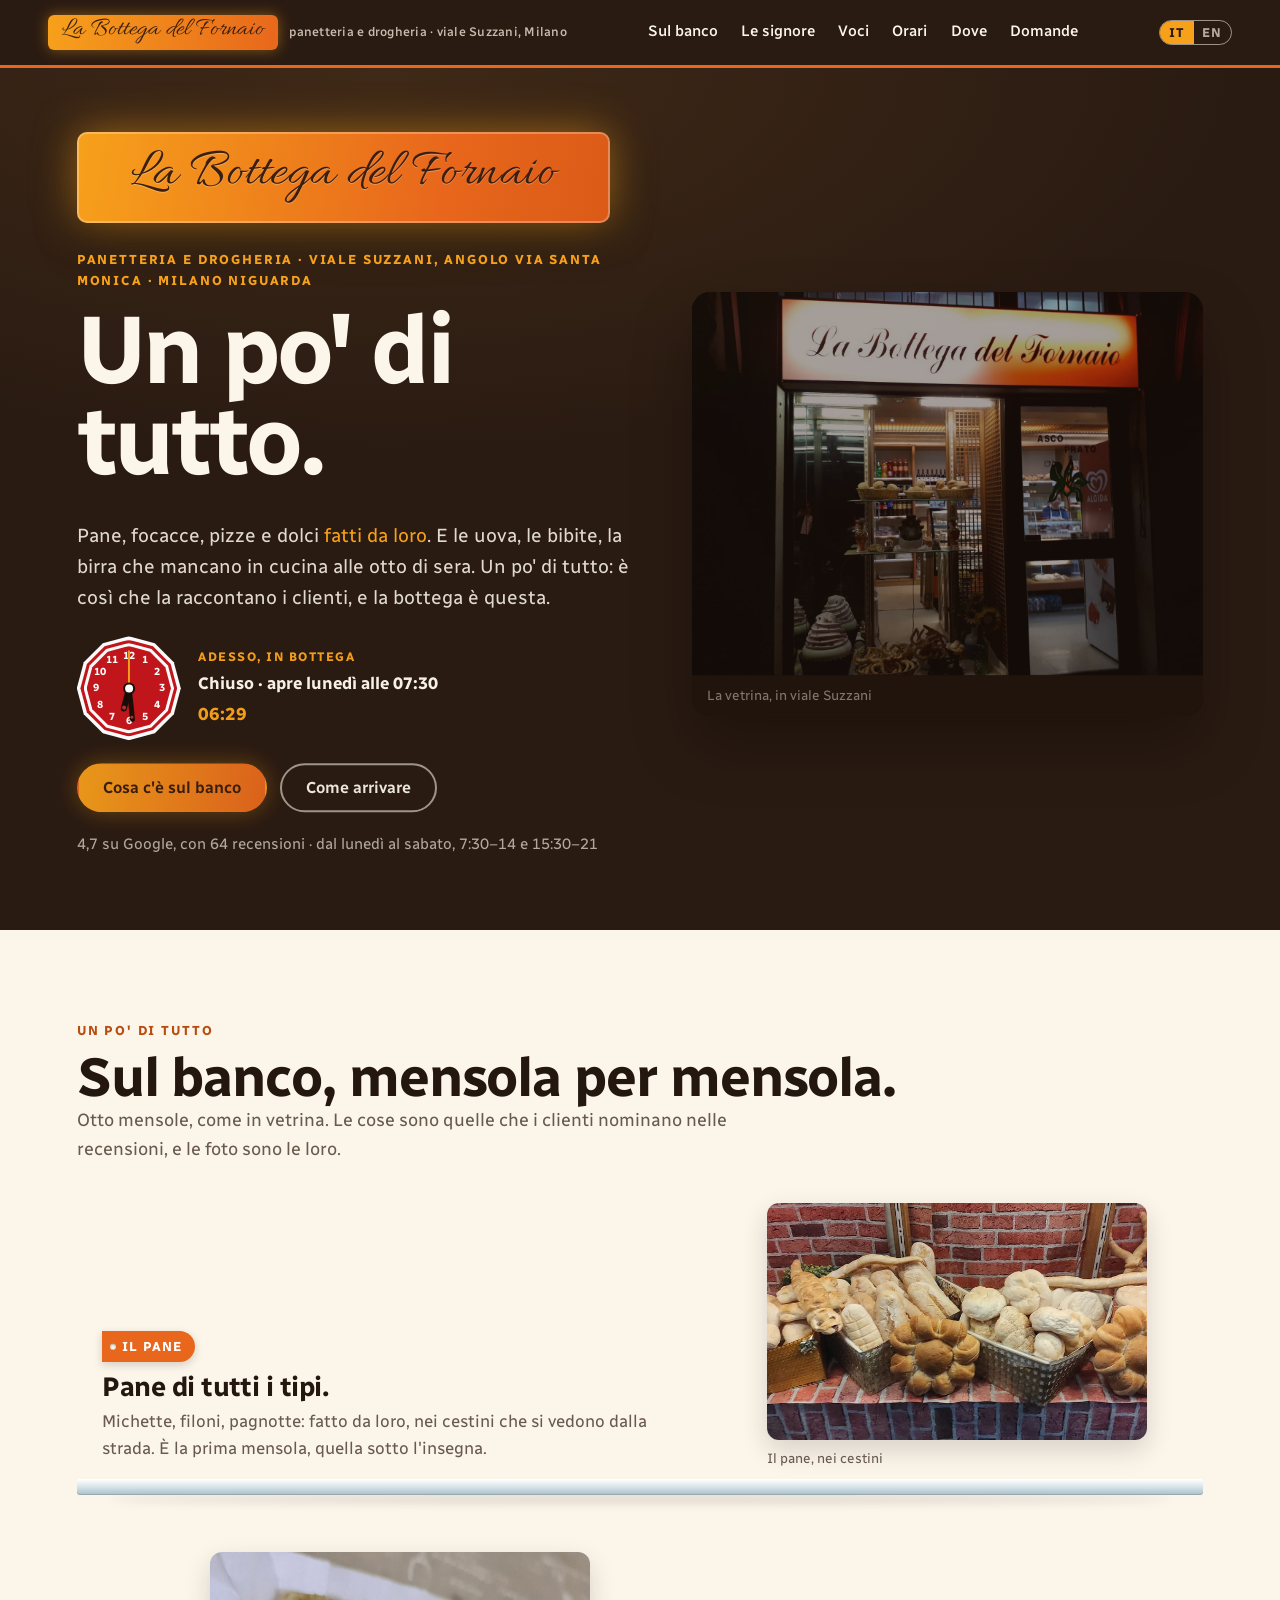
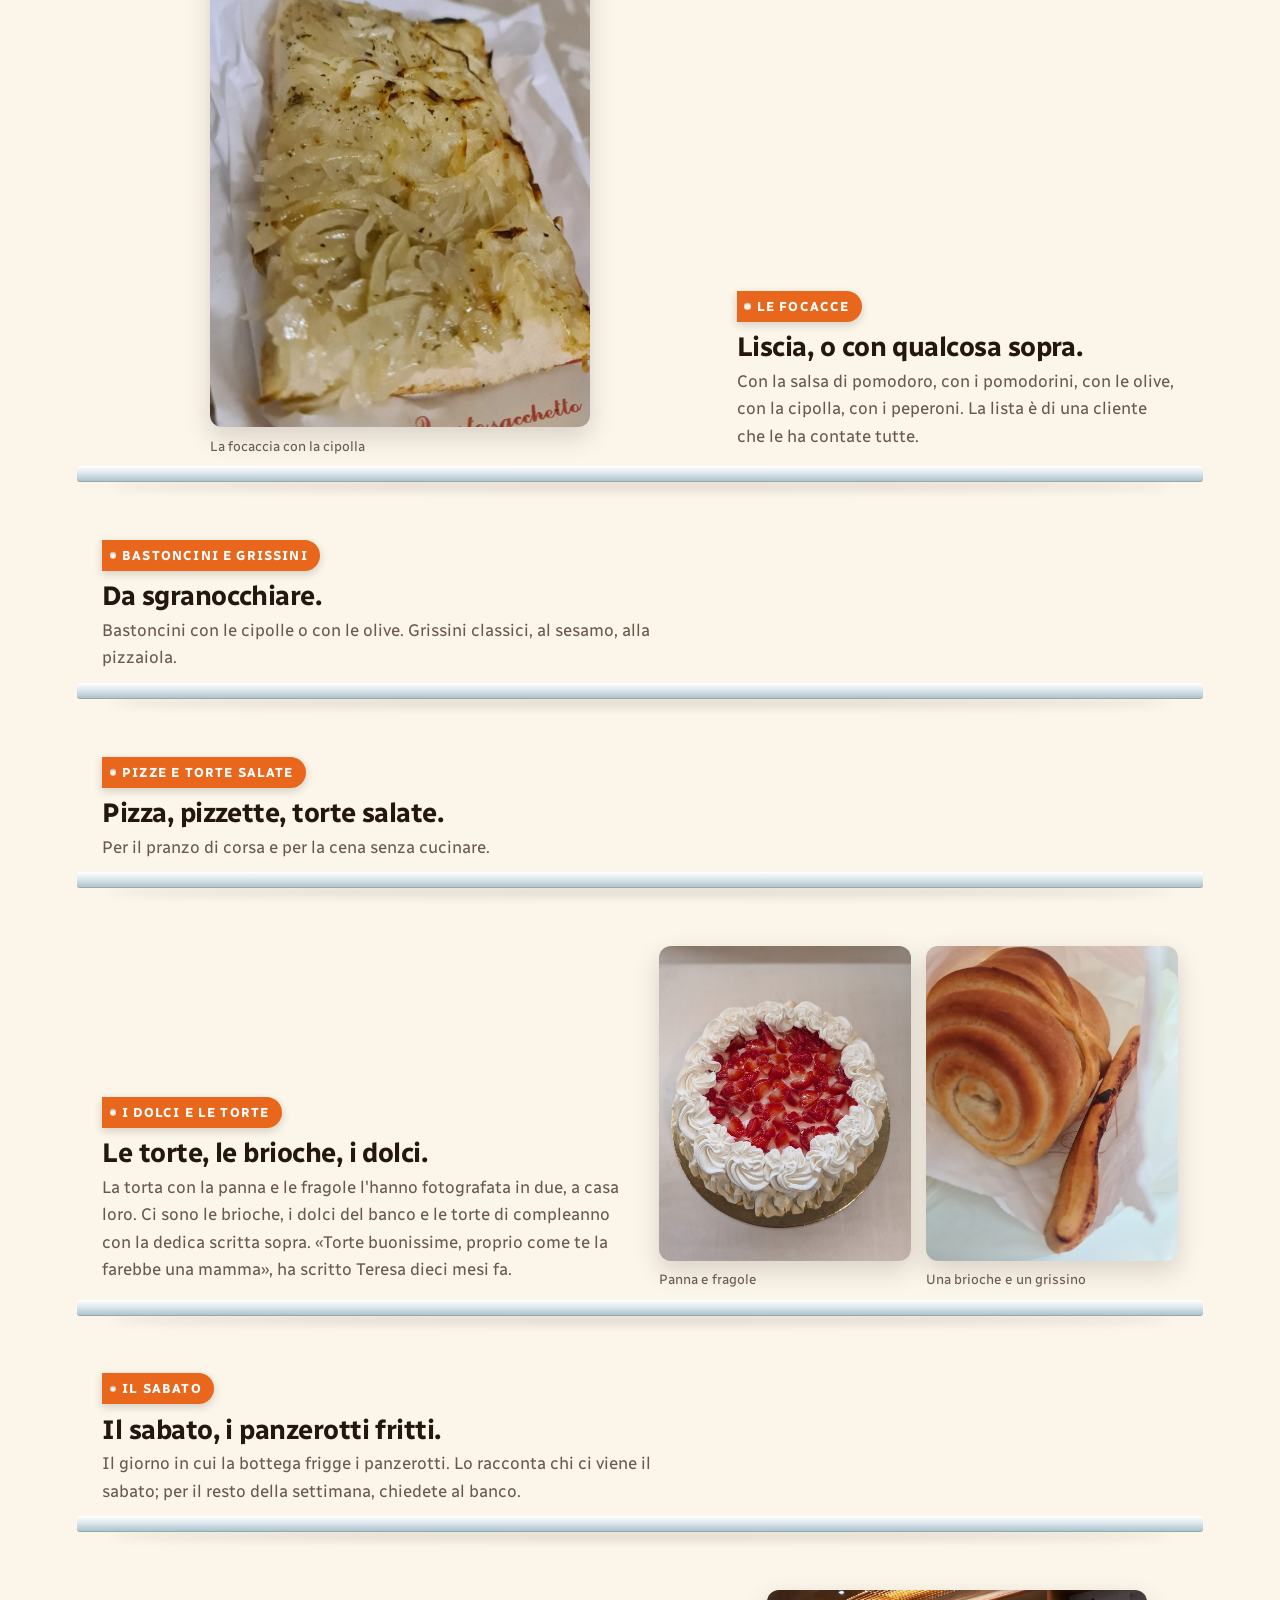
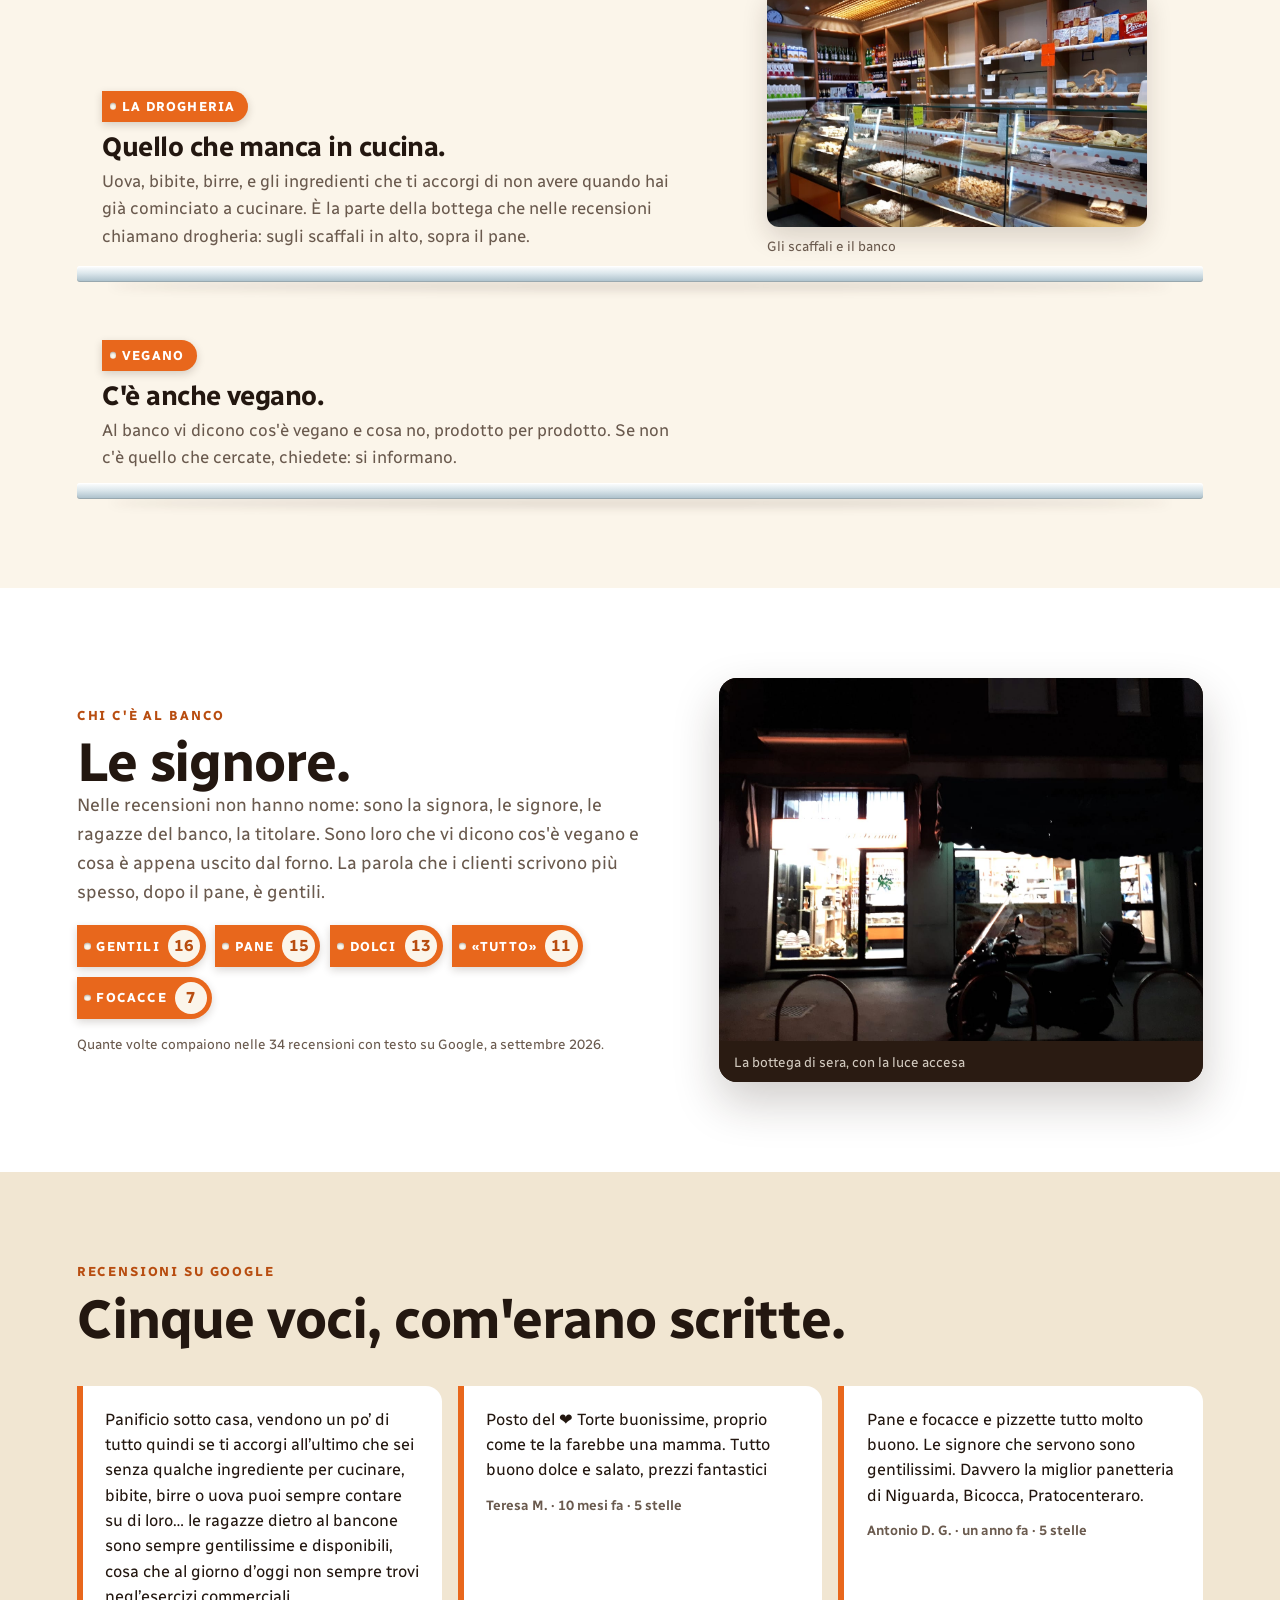
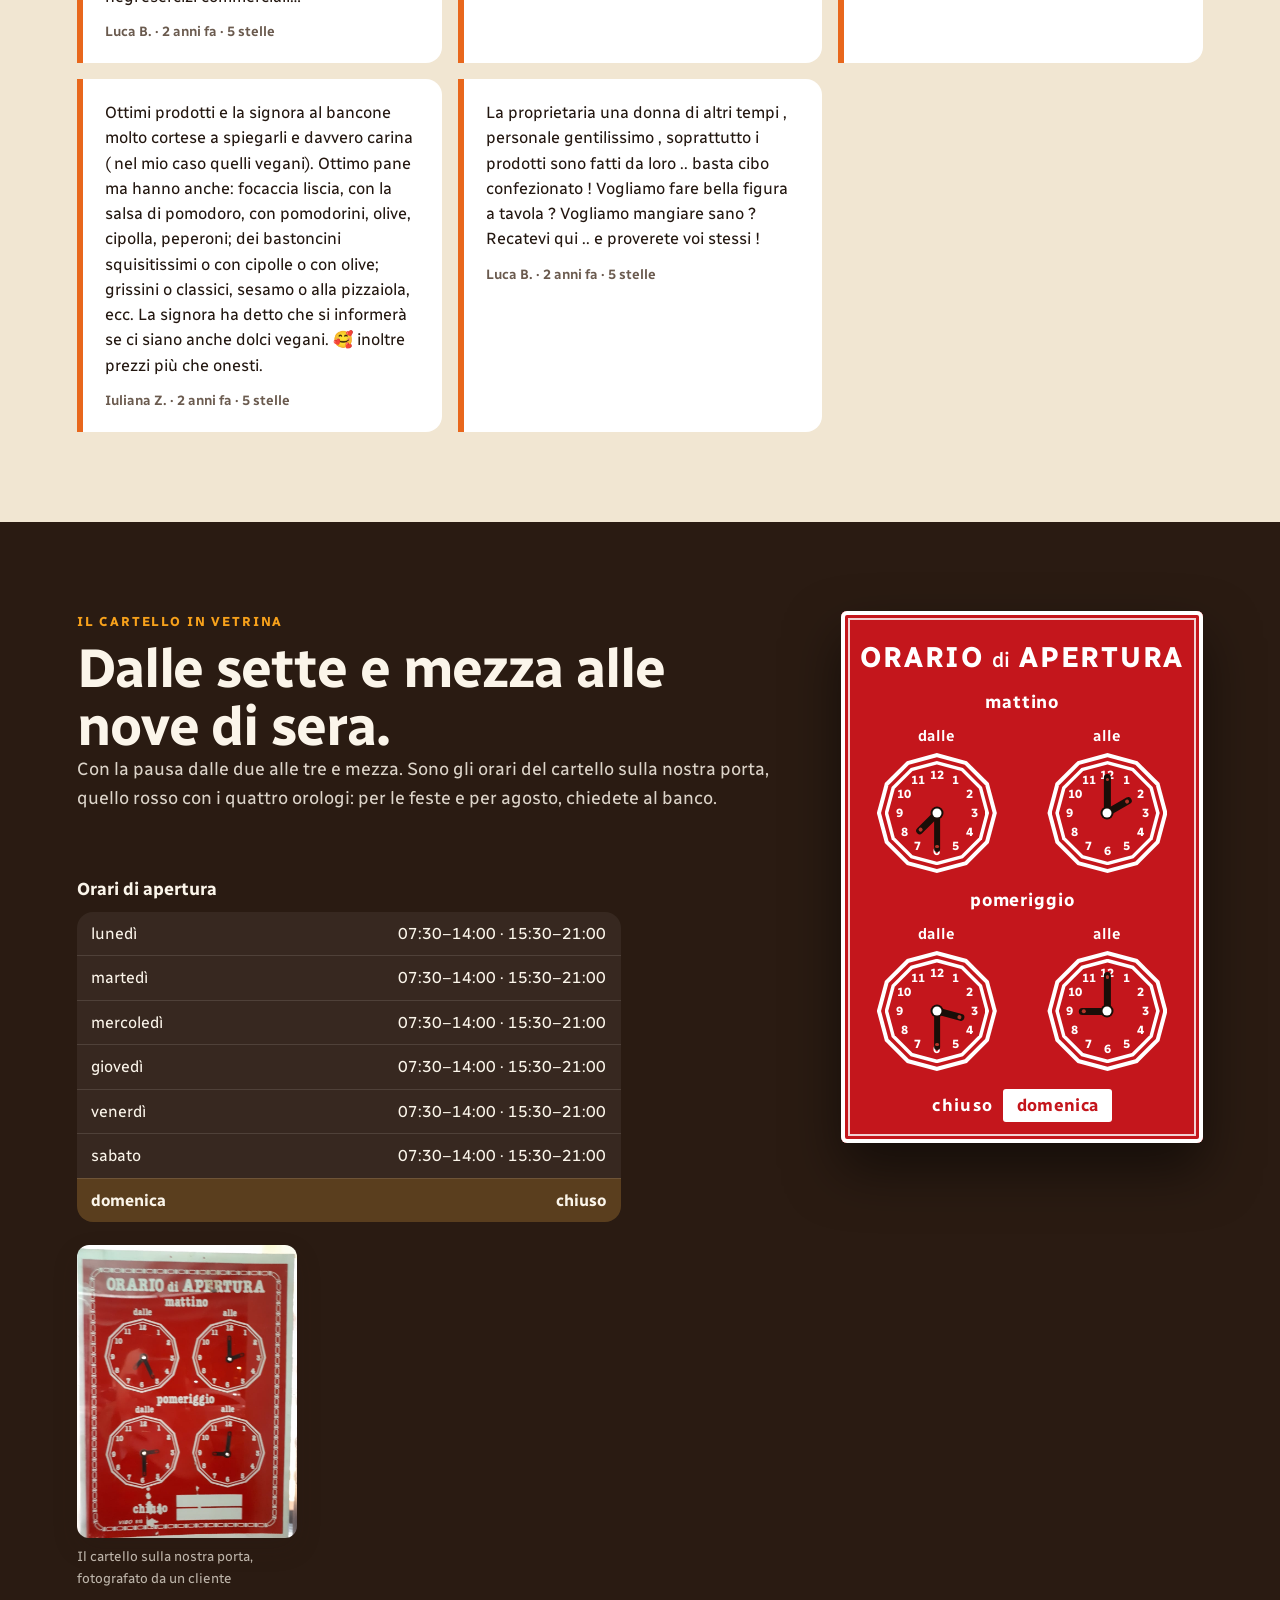
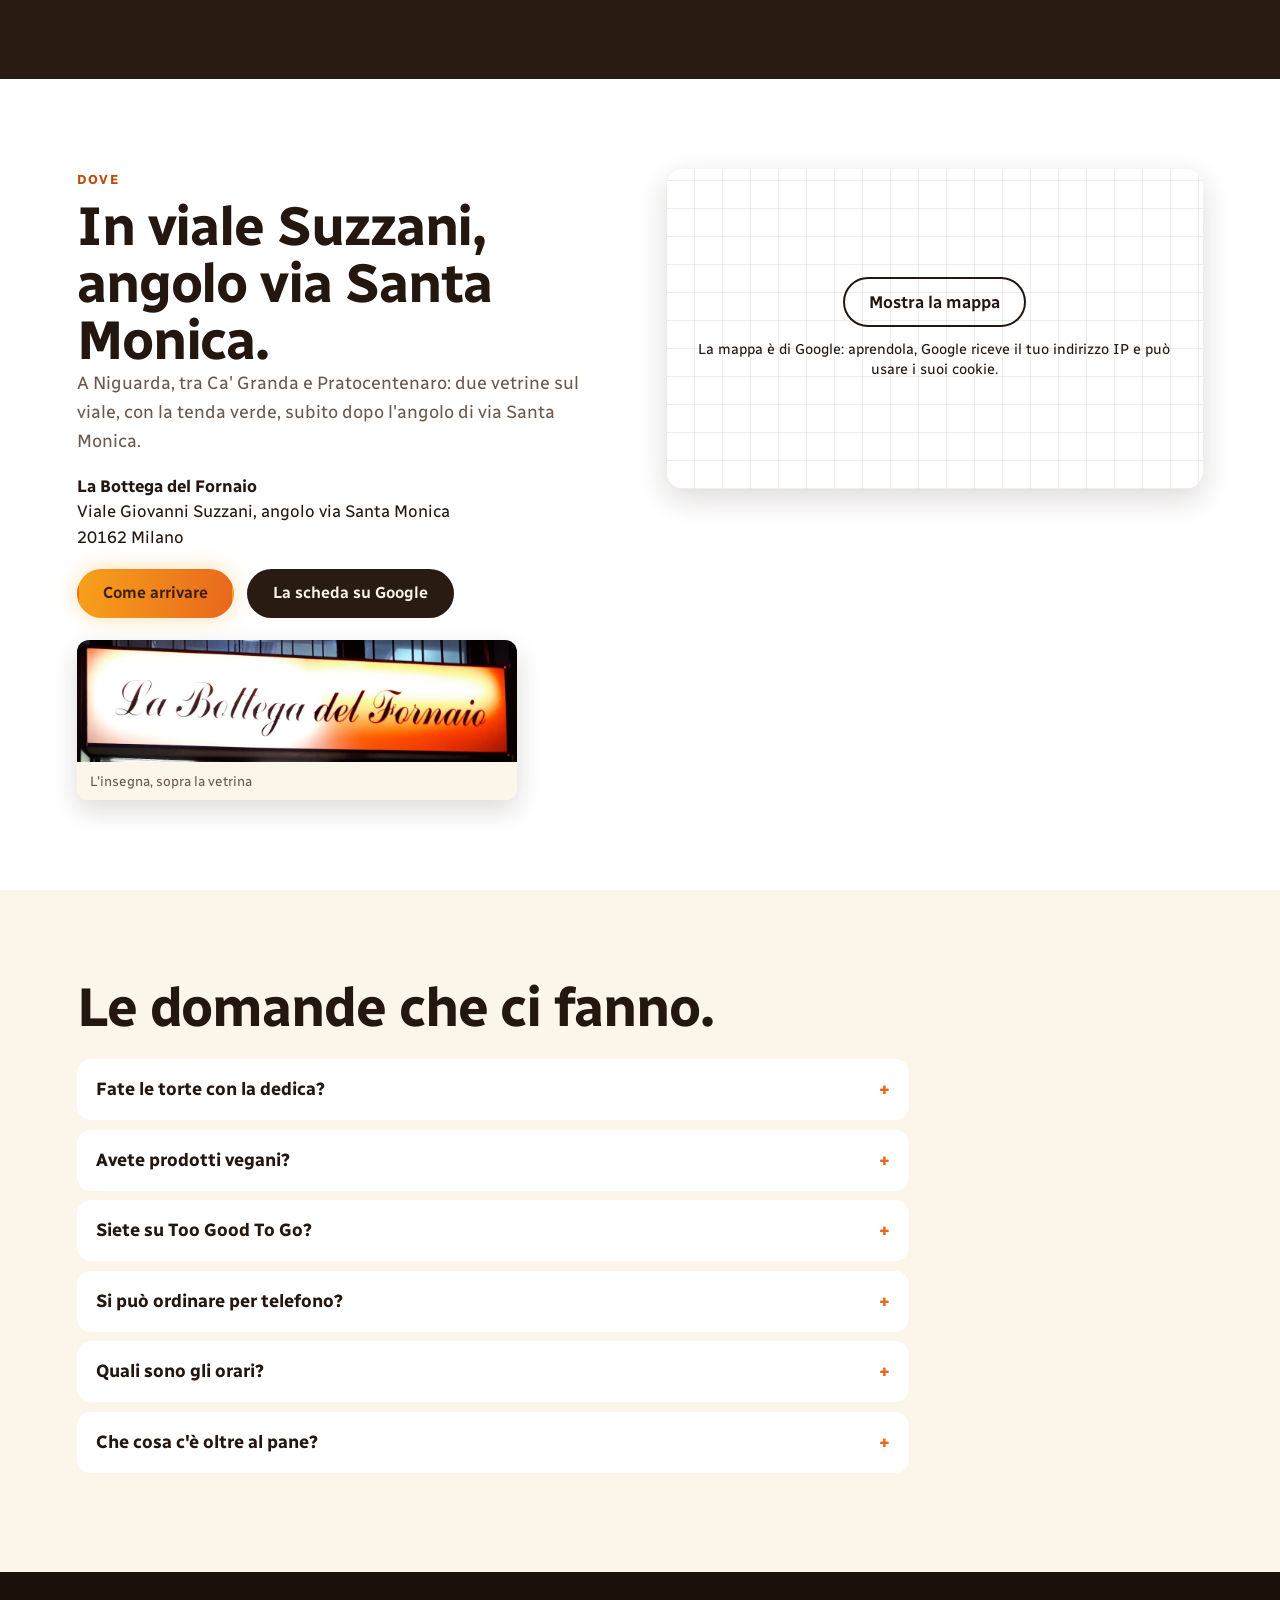
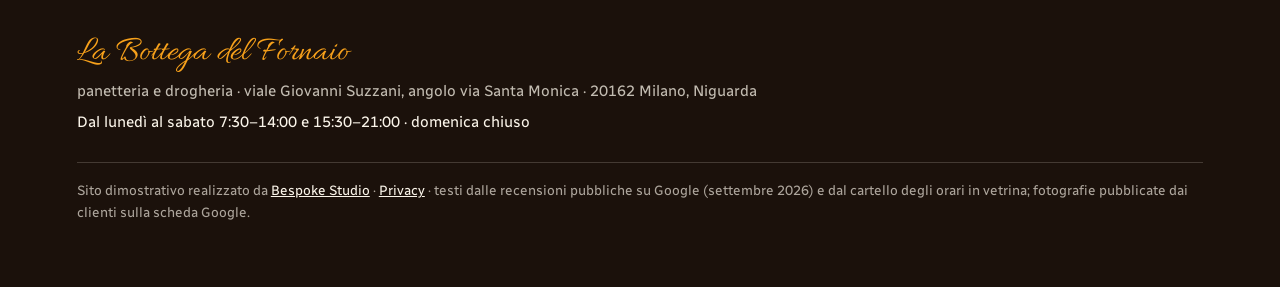
==== commit 493d49eb: "Privacy e pulizia: caratteri sul sito, mappa al clic, informativa, noindex - caratteri copiati nel s" ====
--- a/index.html
+++ b/index.html
@@ -3,6 +3,7 @@
 <head>
 <meta charset="utf-8">
 <meta name="viewport" content="width=device-width, initial-scale=1">
+<meta name="robots" content="noindex">
 <title>La Bottega del Fornaio — panetteria e drogheria in viale Suzzani, Milano Niguarda</title>
 <meta name="description" content="La Bottega del Fornaio, viale Giovanni Suzzani angolo via Santa Monica, Milano (Niguarda, Ca' Granda): pane, focacce, pizze, bastoncini e grissini, torte e brioche fatti da loro, e la drogheria per quello che manca in cucina. Dal lunedì al sabato 7:30–14 e 15:30–21.">
 <link rel="canonical" href="https://rotenzark.github.io/bottega-del-fornaio/">
@@ -20,12 +21,57 @@
 <link rel="icon" href="img/favicon.svg" type="image/svg+xml">
 <link rel="icon" href="img/favicon-32.png" sizes="32x32" type="image/png">
 <link rel="apple-touch-icon" href="img/apple-touch-icon.png">
-<link rel="preconnect" href="https://fonts.googleapis.com">
-<link rel="preconnect" href="https://fonts.gstatic.com" crossorigin>
-<link href="https://fonts.googleapis.com/css2?family=Allura&family=Radio+Canada:wght@400;500;600;700&display=swap" rel="stylesheet">
+<link rel="stylesheet" href="fonts/fonts.css?v=1">
 <link rel="stylesheet" href="css/styles.css?v=1">
 <script type="application/ld+json">
-{"@context":"https://schema.org","@type":"Bakery","name":"La Bottega del Fornaio","image":"https://rotenzark.github.io/bottega-del-fornaio/img/og.jpg","url":"https://rotenzark.github.io/bottega-del-fornaio/","address":{"@type":"PostalAddress","streetAddress":"Viale Giovanni Suzzani, angolo via Santa Monica","addressLocality":"Milano","postalCode":"20162","addressRegion":"MI","addressCountry":"IT"},"geo":{"@type":"GeoCoordinates","latitude":45.5113298,"longitude":9.2007106},"openingHoursSpecification":[{"@type":"OpeningHoursSpecification","dayOfWeek":["Monday","Tuesday","Wednesday","Thursday","Friday","Saturday"],"opens":"07:30","closes":"14:00"},{"@type":"OpeningHoursSpecification","dayOfWeek":["Monday","Tuesday","Wednesday","Thursday","Friday","Saturday"],"opens":"15:30","closes":"21:00"}],"aggregateRating":{"@type":"AggregateRating","ratingValue":"4.7","reviewCount":"64"}}
+{
+  "@context": "https://schema.org",
+  "@type": "Bakery",
+  "name": "La Bottega del Fornaio",
+  "image": "https://rotenzark.github.io/bottega-del-fornaio/img/og.jpg",
+  "url": "https://rotenzark.github.io/bottega-del-fornaio/",
+  "address": {
+    "@type": "PostalAddress",
+    "streetAddress": "Viale Giovanni Suzzani, angolo via Santa Monica",
+    "addressLocality": "Milano",
+    "postalCode": "20162",
+    "addressRegion": "MI",
+    "addressCountry": "IT"
+  },
+  "geo": {
+    "@type": "GeoCoordinates",
+    "latitude": 45.5113298,
+    "longitude": 9.2007106
+  },
+  "openingHoursSpecification": [
+    {
+      "@type": "OpeningHoursSpecification",
+      "dayOfWeek": [
+        "Monday",
+        "Tuesday",
+        "Wednesday",
+        "Thursday",
+        "Friday",
+        "Saturday"
+      ],
+      "opens": "07:30",
+      "closes": "14:00"
+    },
+    {
+      "@type": "OpeningHoursSpecification",
+      "dayOfWeek": [
+        "Monday",
+        "Tuesday",
+        "Wednesday",
+        "Thursday",
+        "Friday",
+        "Saturday"
+      ],
+      "opens": "15:30",
+      "closes": "21:00"
+    }
+  ]
+}
 </script>
 <script type="application/ld+json">
 {"@context":"https://schema.org","@type":"FAQPage","mainEntity":[
@@ -213,11 +259,11 @@
     <h2 id="vh" data-i18n="v.h">Cinque voci, com'erano scritte.</h2>
   </div>
   <div class="voci">
-    <blockquote class="voce reveal"><p>Panificio sotto casa, vendono un po’ di tutto quindi se ti accorgi all’ultimo che sei senza qualche ingrediente per cucinare, bibite, birre o uova puoi sempre contare su di loro… le ragazze dietro al bancone sono sempre gentilissime e disponibili, cosa che al giorno d’oggi non sempre trovi negl’esercizi commerciali…</p><cite data-i18n="v1.c">Luca B. · 2 anni fa · 5 stelle</cite></blockquote>
-    <blockquote class="voce reveal reveal-d1"><p>Posto del ❤️ Torte buonissime, proprio come te la farebbe una mamma. Tutto buono dolce e salato, prezzi fantastici</p><cite data-i18n="v2.c">Teresa M. · 10 mesi fa · 5 stelle</cite></blockquote>
-    <blockquote class="voce reveal reveal-d2"><p>Pane e focacce e pizzette tutto molto buono. Le signore che servono sono gentilissimi. Davvero la miglior panetteria di Niguarda, Bicocca, Pratocenteraro.</p><cite data-i18n="v3.c">Antonio D. G. · un anno fa · 5 stelle</cite></blockquote>
-    <blockquote class="voce reveal"><p>Ottimi prodotti e la signora al bancone molto cortese a spiegarli e davvero carina ( nel mio caso quelli vegani). Ottimo pane ma hanno anche: focaccia liscia, con la salsa di pomodoro, con pomodorini, olive, cipolla, peperoni; dei bastoncini squisitissimi o con cipolle o con olive; grissini o classici, sesamo o alla pizzaiola, ecc. La signora ha detto che si informerà se ci siano anche dolci vegani. 🥰 inoltre prezzi più che onesti.</p><cite data-i18n="v4.c">Iuliana Z. · 2 anni fa · 5 stelle</cite></blockquote>
-    <blockquote class="voce reveal reveal-d1"><p>La proprietaria una donna di altri tempi , personale gentilissimo , soprattutto i prodotti sono fatti da loro .. basta cibo confezionato ! Vogliamo fare bella figura a tavola ? Vogliamo mangiare sano ? Recatevi qui .. e proverete voi stessi !</p><cite data-i18n="v5.c">Luca B. · 2 anni fa · 5 stelle</cite></blockquote>
+    <blockquote class="voce reveal"><p lang="it">Panificio sotto casa, vendono un po’ di tutto quindi se ti accorgi all’ultimo che sei senza qualche ingrediente per cucinare, bibite, birre o uova puoi sempre contare su di loro… le ragazze dietro al bancone sono sempre gentilissime e disponibili, cosa che al giorno d’oggi non sempre trovi negl’esercizi commerciali…</p><cite data-i18n="v1.c">Luca B. · 2 anni fa · 5 stelle</cite></blockquote>
+    <blockquote class="voce reveal reveal-d1"><p lang="it">Posto del ❤️ Torte buonissime, proprio come te la farebbe una mamma. Tutto buono dolce e salato, prezzi fantastici</p><cite data-i18n="v2.c">Teresa M. · 10 mesi fa · 5 stelle</cite></blockquote>
+    <blockquote class="voce reveal reveal-d2"><p lang="it">Pane e focacce e pizzette tutto molto buono. Le signore che servono sono gentilissimi. Davvero la miglior panetteria di Niguarda, Bicocca, Pratocenteraro.</p><cite data-i18n="v3.c">Antonio D. G. · un anno fa · 5 stelle</cite></blockquote>
+    <blockquote class="voce reveal"><p lang="it">Ottimi prodotti e la signora al bancone molto cortese a spiegarli e davvero carina ( nel mio caso quelli vegani). Ottimo pane ma hanno anche: focaccia liscia, con la salsa di pomodoro, con pomodorini, olive, cipolla, peperoni; dei bastoncini squisitissimi o con cipolle o con olive; grissini o classici, sesamo o alla pizzaiola, ecc. La signora ha detto che si informerà se ci siano anche dolci vegani. 🥰 inoltre prezzi più che onesti.</p><cite data-i18n="v4.c">Iuliana Z. · 2 anni fa · 5 stelle</cite></blockquote>
+    <blockquote class="voce reveal reveal-d1"><p lang="it">La proprietaria una donna di altri tempi , personale gentilissimo , soprattutto i prodotti sono fatti da loro .. basta cibo confezionato ! Vogliamo fare bella figura a tavola ? Vogliamo mangiare sano ? Recatevi qui .. e proverete voi stessi !</p><cite data-i18n="v5.c">Luca B. · 2 anni fa · 5 stelle</cite></blockquote>
   </div>
 </section>
 
@@ -290,7 +336,7 @@
       </figure>
     </div>
     <figure class="mappa reveal" id="mappa">
-      <iframe title="Mappa: La Bottega del Fornaio, viale Giovanni Suzzani, Milano" data-i18n-title="d.mappa" src="https://www.google.com/maps?q=45.5113298,9.2007106&z=17&output=embed" loading="lazy" allowfullscreen referrerpolicy="no-referrer-when-downgrade"></iframe>
+      <div class="mappa-clic" data-mappa-clic style="--mappa-h: 320px"><template><iframe title="Mappa: La Bottega del Fornaio, viale Giovanni Suzzani, Milano" data-i18n-title="d.mappa" src="https://www.google.com/maps?q=45.5113298,9.2007106&z=17&output=embed" loading="lazy" allowfullscreen referrerpolicy="no-referrer-when-downgrade"></iframe></template><div class="mappa-clic__velo"><a class="mappa-clic__btn" href="https://www.google.com/maps/dir/?api=1&destination=45.5113298,9.2007106" target="_blank" rel="noopener">Mostra la mappa</a><p class="mappa-clic__nota">La mappa è di Google: aprendola, Google riceve il tuo indirizzo IP e può usare i suoi cookie.</p></div></div>
     </figure>
   </div>
 </section>
@@ -314,7 +360,7 @@
     <p class="piede__s" data-i18n="piede.s">panetteria e drogheria · viale Giovanni Suzzani, angolo via Santa Monica · 20162 Milano, Niguarda</p>
     <p class="piede__d" data-i18n="piede.d">Dal lunedì al sabato 7:30–14:00 e 15:30–21:00 · domenica chiuso</p>
   </div>
-  <p class="piede__b" data-i18n="piede.b">Sito dimostrativo realizzato da <a href="https://bespokestud.io" target="_blank" rel="noopener">Bespoke Studio</a> · testi dalle recensioni pubbliche su Google (settembre 2026) e dal cartello degli orari in vetrina; fotografie pubblicate dai clienti sulla scheda Google.</p>
+  <p class="piede__b" data-i18n="piede.b">Sito dimostrativo realizzato da <a href="https://bespokestud.io" target="_blank" rel="noopener">Bespoke Studio</a> · <a href="privacy.html">Privacy</a> · testi dalle recensioni pubbliche su Google (settembre 2026) e dal cartello degli orari in vetrina; fotografie pubblicate dai clienti sulla scheda Google.</p>
 </footer>
 
 <div class="barra" id="actionBar">
@@ -331,5 +377,6 @@
 <script src="https://cdn.jsdelivr.net/npm/gsap@3.12.5/dist/gsap.min.js"></script>
 <script src="https://cdn.jsdelivr.net/npm/gsap@3.12.5/dist/ScrollTrigger.min.js"></script>
 <script src="js/main.js?v=1"></script>
+<script src="js/mappa-clic.js?v=1" defer></script>
 </body>
 </html>
--- a/fonts/fonts.css
+++ b/fonts/fonts.css
@@ -0,0 +1,188 @@
+/* Caratteri ospitati sul sito: nessuna richiesta a Google Fonts o Fontshare (giro privacy 1/10/2026). Licenze in LICENSE.txt. */
+/* vietnamese */
+@font-face {
+  font-family: 'Allura';
+  font-style: normal;
+  font-weight: 400;
+  font-display: swap;
+  src: url(allura-v23-9oRPNYsQpS4zjuA_hAgWDto.woff2) format('woff2');
+  unicode-range: U+0102-0103, U+0110-0111, U+0128-0129, U+0168-0169, U+01A0-01A1, U+01AF-01B0, U+0300-0301, U+0303-0304, U+0308-0309, U+0323, U+0329, U+1EA0-1EF9, U+20AB;
+}
+/* latin-ext */
+@font-face {
+  font-family: 'Allura';
+  font-style: normal;
+  font-weight: 400;
+  font-display: swap;
+  src: url(allura-v23-9oRPNYsQpS4zjuA_hQgWDto.woff2) format('woff2');
+  unicode-range: U+0100-02BA, U+02BD-02C5, U+02C7-02CC, U+02CE-02D7, U+02DD-02FF, U+0304, U+0308, U+0329, U+1D00-1DBF, U+1E00-1E9F, U+1EF2-1EFF, U+2020, U+20A0-20AB, U+20AD-20C0, U+2113, U+2C60-2C7F, U+A720-A7FF;
+}
+/* latin */
+@font-face {
+  font-family: 'Allura';
+  font-style: normal;
+  font-weight: 400;
+  font-display: swap;
+  src: url(allura-v23-9oRPNYsQpS4zjuA_iwgW.woff2) format('woff2');
+  unicode-range: U+0000-00FF, U+0131, U+0152-0153, U+02BB-02BC, U+02C6, U+02DA, U+02DC, U+0304, U+0308, U+0329, U+2000-206F, U+20AC, U+2122, U+2191, U+2193, U+2212, U+2215, U+FEFF, U+FFFD;
+}
+/* canadian-aboriginal */
+@font-face {
+  font-family: 'Radio Canada';
+  font-style: normal;
+  font-weight: 400;
+  font-stretch: 100%;
+  font-display: swap;
+  src: url(radiocanada-v26-XRXG3ISXn0dBMcibU6jlAqr3ejLv5OLZYiYXik6dRUDQfvT5.woff2) format('woff2');
+  unicode-range: U+02C7, U+02D8-02D9, U+02DB, U+0307, U+1400-167F, U+18B0-18F5, U+25CC, U+11AB0-11ABF;
+}
+/* vietnamese */
+@font-face {
+  font-family: 'Radio Canada';
+  font-style: normal;
+  font-weight: 400;
+  font-stretch: 100%;
+  font-display: swap;
+  src: url(radiocanada-v26-XRXG3ISXn0dBMcibU6jlAqr3ejLv5OLZYiYXik6dRWDQfvT5.woff2) format('woff2');
+  unicode-range: U+0102-0103, U+0110-0111, U+0128-0129, U+0168-0169, U+01A0-01A1, U+01AF-01B0, U+0300-0301, U+0303-0304, U+0308-0309, U+0323, U+0329, U+1EA0-1EF9, U+20AB;
+}
+/* latin-ext */
+@font-face {
+  font-family: 'Radio Canada';
+  font-style: normal;
+  font-weight: 400;
+  font-stretch: 100%;
+  font-display: swap;
+  src: url(radiocanada-v26-XRXG3ISXn0dBMcibU6jlAqr3ejLv5OLZYiYXik6dRWHQfvT5.woff2) format('woff2');
+  unicode-range: U+0100-02BA, U+02BD-02C5, U+02C7-02CC, U+02CE-02D7, U+02DD-02FF, U+0304, U+0308, U+0329, U+1D00-1DBF, U+1E00-1E9F, U+1EF2-1EFF, U+2020, U+20A0-20AB, U+20AD-20C0, U+2113, U+2C60-2C7F, U+A720-A7FF;
+}
+/* latin */
+@font-face {
+  font-family: 'Radio Canada';
+  font-style: normal;
+  font-weight: 400;
+  font-stretch: 100%;
+  font-display: swap;
+  src: url(radiocanada-v26-XRXG3ISXn0dBMcibU6jlAqr3ejLv5OLZYiYXik6dRW_Qfg.woff2) format('woff2');
+  unicode-range: U+0000-00FF, U+0131, U+0152-0153, U+02BB-02BC, U+02C6, U+02DA, U+02DC, U+0304, U+0308, U+0329, U+2000-206F, U+20AC, U+2122, U+2191, U+2193, U+2212, U+2215, U+FEFF, U+FFFD;
+}
+/* canadian-aboriginal */
+@font-face {
+  font-family: 'Radio Canada';
+  font-style: normal;
+  font-weight: 500;
+  font-stretch: 100%;
+  font-display: swap;
+  src: url(radiocanada-v26-XRXG3ISXn0dBMcibU6jlAqr3ejLv5OLZYiYXik6dRUDQfvT5.woff2) format('woff2');
+  unicode-range: U+02C7, U+02D8-02D9, U+02DB, U+0307, U+1400-167F, U+18B0-18F5, U+25CC, U+11AB0-11ABF;
+}
+/* vietnamese */
+@font-face {
+  font-family: 'Radio Canada';
+  font-style: normal;
+  font-weight: 500;
+  font-stretch: 100%;
+  font-display: swap;
+  src: url(radiocanada-v26-XRXG3ISXn0dBMcibU6jlAqr3ejLv5OLZYiYXik6dRWDQfvT5.woff2) format('woff2');
+  unicode-range: U+0102-0103, U+0110-0111, U+0128-0129, U+0168-0169, U+01A0-01A1, U+01AF-01B0, U+0300-0301, U+0303-0304, U+0308-0309, U+0323, U+0329, U+1EA0-1EF9, U+20AB;
+}
+/* latin-ext */
+@font-face {
+  font-family: 'Radio Canada';
+  font-style: normal;
+  font-weight: 500;
+  font-stretch: 100%;
+  font-display: swap;
+  src: url(radiocanada-v26-XRXG3ISXn0dBMcibU6jlAqr3ejLv5OLZYiYXik6dRWHQfvT5.woff2) format('woff2');
+  unicode-range: U+0100-02BA, U+02BD-02C5, U+02C7-02CC, U+02CE-02D7, U+02DD-02FF, U+0304, U+0308, U+0329, U+1D00-1DBF, U+1E00-1E9F, U+1EF2-1EFF, U+2020, U+20A0-20AB, U+20AD-20C0, U+2113, U+2C60-2C7F, U+A720-A7FF;
+}
+/* latin */
+@font-face {
+  font-family: 'Radio Canada';
+  font-style: normal;
+  font-weight: 500;
+  font-stretch: 100%;
+  font-display: swap;
+  src: url(radiocanada-v26-XRXG3ISXn0dBMcibU6jlAqr3ejLv5OLZYiYXik6dRW_Qfg.woff2) format('woff2');
+  unicode-range: U+0000-00FF, U+0131, U+0152-0153, U+02BB-02BC, U+02C6, U+02DA, U+02DC, U+0304, U+0308, U+0329, U+2000-206F, U+20AC, U+2122, U+2191, U+2193, U+2212, U+2215, U+FEFF, U+FFFD;
+}
+/* canadian-aboriginal */
+@font-face {
+  font-family: 'Radio Canada';
+  font-style: normal;
+  font-weight: 600;
+  font-stretch: 100%;
+  font-display: swap;
+  src: url(radiocanada-v26-XRXG3ISXn0dBMcibU6jlAqr3ejLv5OLZYiYXik6dRUDQfvT5.woff2) format('woff2');
+  unicode-range: U+02C7, U+02D8-02D9, U+02DB, U+0307, U+1400-167F, U+18B0-18F5, U+25CC, U+11AB0-11ABF;
+}
+/* vietnamese */
+@font-face {
+  font-family: 'Radio Canada';
+  font-style: normal;
+  font-weight: 600;
+  font-stretch: 100%;
+  font-display: swap;
+  src: url(radiocanada-v26-XRXG3ISXn0dBMcibU6jlAqr3ejLv5OLZYiYXik6dRWDQfvT5.woff2) format('woff2');
+  unicode-range: U+0102-0103, U+0110-0111, U+0128-0129, U+0168-0169, U+01A0-01A1, U+01AF-01B0, U+0300-0301, U+0303-0304, U+0308-0309, U+0323, U+0329, U+1EA0-1EF9, U+20AB;
+}
+/* latin-ext */
+@font-face {
+  font-family: 'Radio Canada';
+  font-style: normal;
+  font-weight: 600;
+  font-stretch: 100%;
+  font-display: swap;
+  src: url(radiocanada-v26-XRXG3ISXn0dBMcibU6jlAqr3ejLv5OLZYiYXik6dRWHQfvT5.woff2) format('woff2');
+  unicode-range: U+0100-02BA, U+02BD-02C5, U+02C7-02CC, U+02CE-02D7, U+02DD-02FF, U+0304, U+0308, U+0329, U+1D00-1DBF, U+1E00-1E9F, U+1EF2-1EFF, U+2020, U+20A0-20AB, U+20AD-20C0, U+2113, U+2C60-2C7F, U+A720-A7FF;
+}
+/* latin */
+@font-face {
+  font-family: 'Radio Canada';
+  font-style: normal;
+  font-weight: 600;
+  font-stretch: 100%;
+  font-display: swap;
+  src: url(radiocanada-v26-XRXG3ISXn0dBMcibU6jlAqr3ejLv5OLZYiYXik6dRW_Qfg.woff2) format('woff2');
+  unicode-range: U+0000-00FF, U+0131, U+0152-0153, U+02BB-02BC, U+02C6, U+02DA, U+02DC, U+0304, U+0308, U+0329, U+2000-206F, U+20AC, U+2122, U+2191, U+2193, U+2212, U+2215, U+FEFF, U+FFFD;
+}
+/* canadian-aboriginal */
+@font-face {
+  font-family: 'Radio Canada';
+  font-style: normal;
+  font-weight: 700;
+  font-stretch: 100%;
+  font-display: swap;
+  src: url(radiocanada-v26-XRXG3ISXn0dBMcibU6jlAqr3ejLv5OLZYiYXik6dRUDQfvT5.woff2) format('woff2');
+  unicode-range: U+02C7, U+02D8-02D9, U+02DB, U+0307, U+1400-167F, U+18B0-18F5, U+25CC, U+11AB0-11ABF;
+}
+/* vietnamese */
+@font-face {
+  font-family: 'Radio Canada';
+  font-style: normal;
+  font-weight: 700;
+  font-stretch: 100%;
+  font-display: swap;
+  src: url(radiocanada-v26-XRXG3ISXn0dBMcibU6jlAqr3ejLv5OLZYiYXik6dRWDQfvT5.woff2) format('woff2');
+  unicode-range: U+0102-0103, U+0110-0111, U+0128-0129, U+0168-0169, U+01A0-01A1, U+01AF-01B0, U+0300-0301, U+0303-0304, U+0308-0309, U+0323, U+0329, U+1EA0-1EF9, U+20AB;
+}
+/* latin-ext */
+@font-face {
+  font-family: 'Radio Canada';
+  font-style: normal;
+  font-weight: 700;
+  font-stretch: 100%;
+  font-display: swap;
+  src: url(radiocanada-v26-XRXG3ISXn0dBMcibU6jlAqr3ejLv5OLZYiYXik6dRWHQfvT5.woff2) format('woff2');
+  unicode-range: U+0100-02BA, U+02BD-02C5, U+02C7-02CC, U+02CE-02D7, U+02DD-02FF, U+0304, U+0308, U+0329, U+1D00-1DBF, U+1E00-1E9F, U+1EF2-1EFF, U+2020, U+20A0-20AB, U+20AD-20C0, U+2113, U+2C60-2C7F, U+A720-A7FF;
+}
+/* latin */
+@font-face {
+  font-family: 'Radio Canada';
+  font-style: normal;
+  font-weight: 700;
+  font-stretch: 100%;
+  font-display: swap;
+  src: url(radiocanada-v26-XRXG3ISXn0dBMcibU6jlAqr3ejLv5OLZYiYXik6dRW_Qfg.woff2) format('woff2');
+  unicode-range: U+0000-00FF, U+0131, U+0152-0153, U+02BB-02BC, U+02C6, U+02DA, U+02DC, U+0304, U+0308, U+0329, U+2000-206F, U+20AC, U+2122, U+2191, U+2193, U+2212, U+2215, U+FEFF, U+FFFD;
+}
--- a/css/styles.css
+++ b/css/styles.css
@@ -265,3 +265,12 @@
   .js .reveal{opacity:1;transform:none;transition:none}
   .bottone,.shot img,.lancetta--secondi{transition:none}
 }
+
+/*MAPPACLIC*/
+/* la mappa Google si carica solo al clic (giro privacy 1/10/2026) */
+.mappa-clic { display: flex; align-items: center; justify-content: center; width: 100%; height: 100%; min-height: var(--mappa-h, 320px); box-sizing: border-box; padding: 24px; text-align: center; background: repeating-linear-gradient(0deg, rgba(127, 127, 127, 0.14) 0 1px, transparent 1px 28px), repeating-linear-gradient(90deg, rgba(127, 127, 127, 0.14) 0 1px, transparent 1px 28px); }
+.mappa-clic__velo { display: flex; flex-direction: column; align-items: center; gap: 12px; max-width: 32em; }
+.mappa-clic__btn { display: inline-block; padding: 0.75em 1.4em; border: 2px solid currentColor; border-radius: 999px; color: inherit; font: inherit; font-weight: 600; line-height: 1.2; text-decoration: none; background: transparent; cursor: pointer; }
+.mappa-clic__btn:hover, .mappa-clic__btn:focus-visible { text-decoration: underline; }
+.mappa-clic__nota { margin: 0; font-size: 0.85em; line-height: 1.45; }
+/*/MAPPACLIC*/
